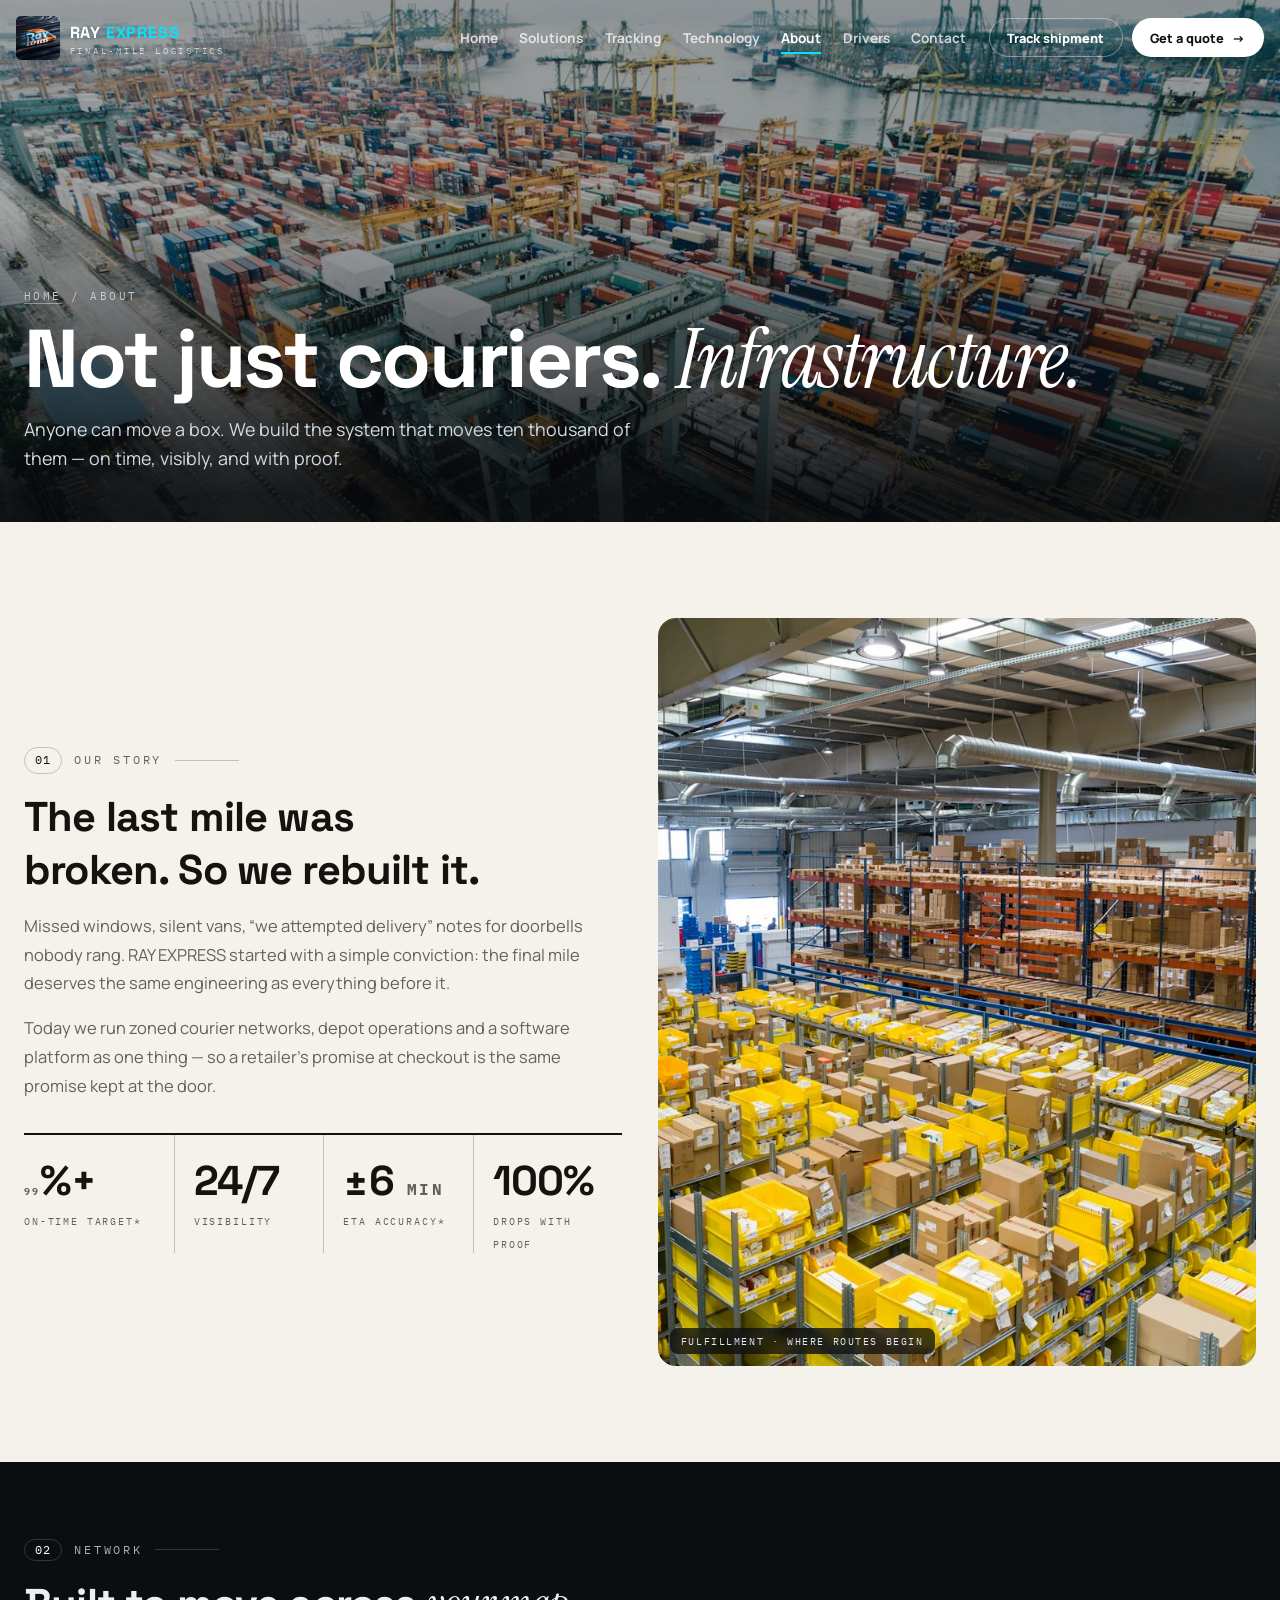
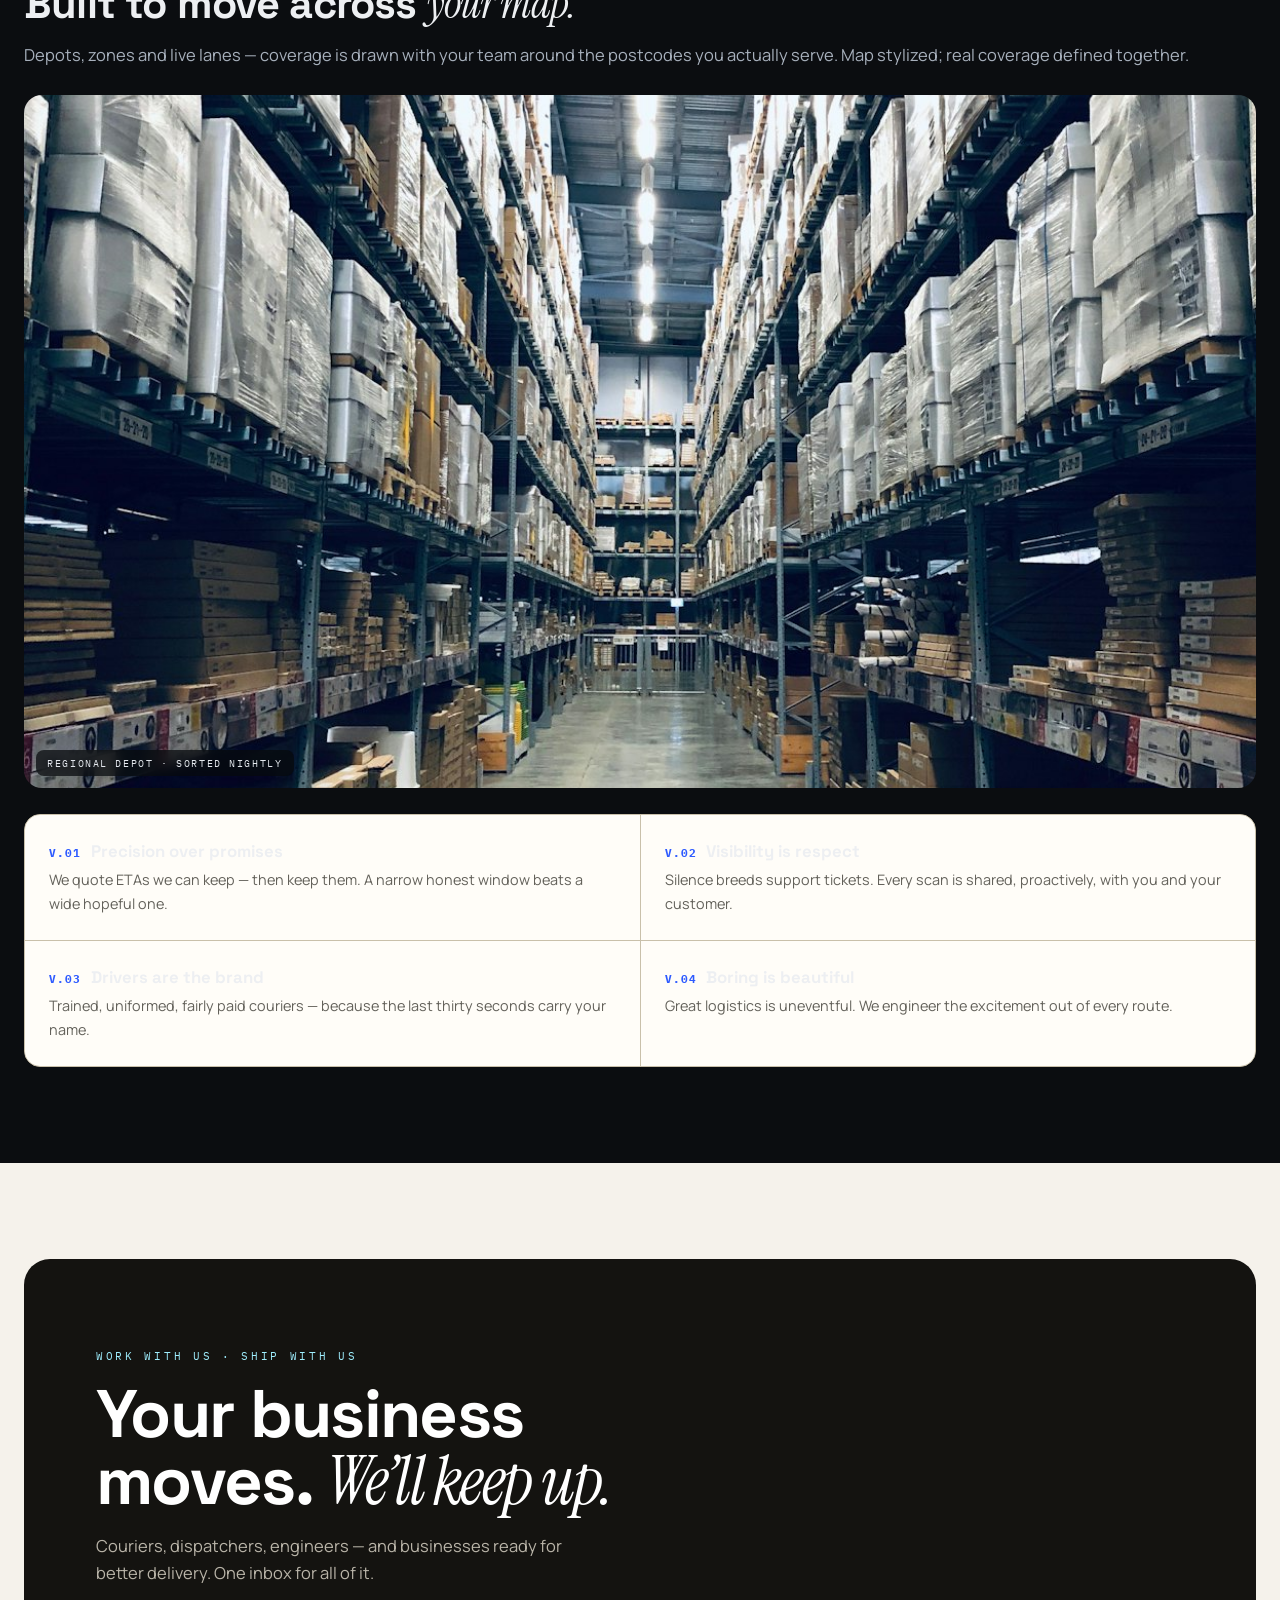
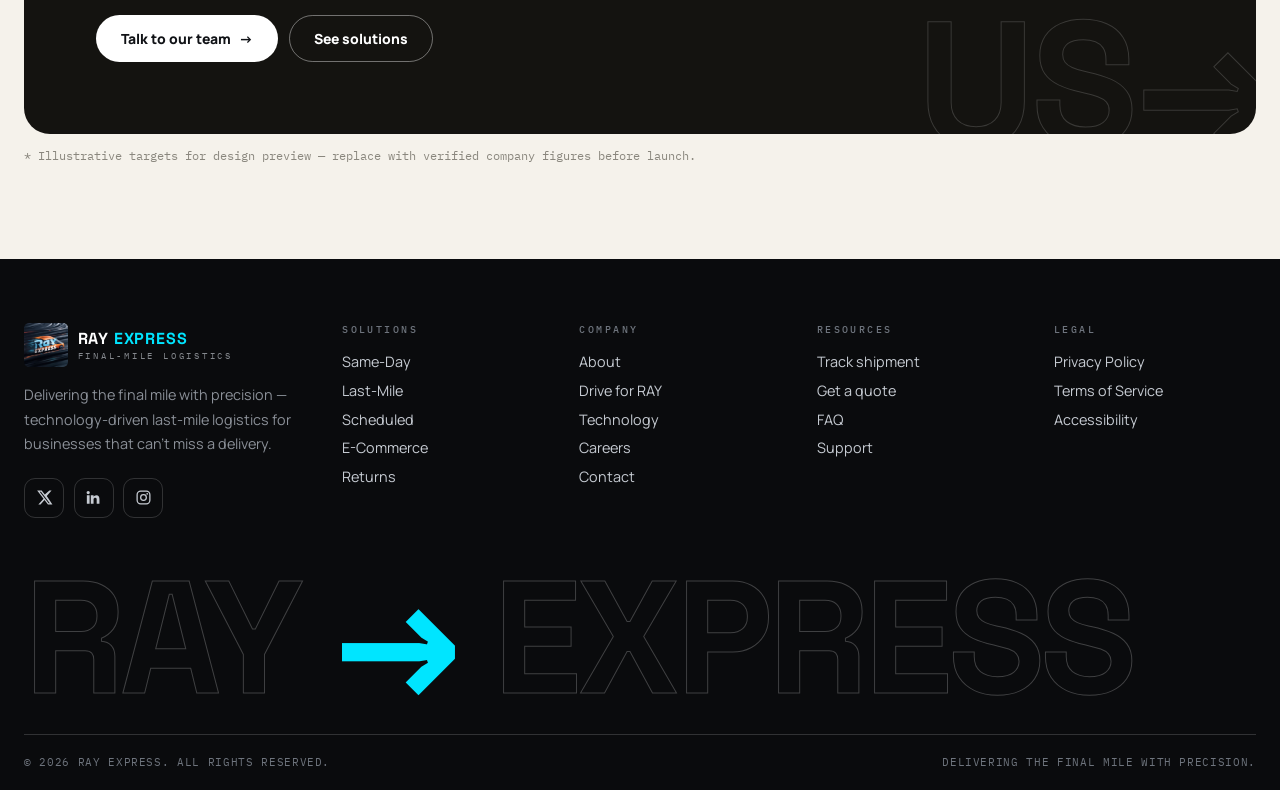
==== about.html @ 4d28da90 "Add Ray Express website with cropped logo" ====
<!DOCTYPE html>
<html lang="en">
<head>
<meta charset="UTF-8">
<meta name="viewport" content="width=device-width, initial-scale=1.0">
<title>About — The Final-Mile Company | RAY EXPRESS</title>
<meta name="description" content="RAY EXPRESS builds final-mile delivery infrastructure for modern business — reliable couriers, honest ETAs and technology on every route.">
<meta name="theme-color" content="#0B0D10">
<link rel="preconnect" href="https://fonts.googleapis.com">
<link rel="preconnect" href="https://fonts.gstatic.com" crossorigin>
<link href="https://fonts.googleapis.com/css2?family=Space+Grotesk:wght@400;500;600;700&family=Instrument+Serif:ital@0;1&family=Manrope:wght@400;500;600;700;800&family=IBM+Plex+Mono:wght@400;500&display=swap" rel="stylesheet">
<link rel="icon" href="data:image/svg+xml,%3Csvg xmlns='http://www.w3.org/2000/svg' viewBox='0 0 32 32'%3E%3Crect width='32' height='32' rx='7' fill='%230B0D10'/%3E%3Cpath d='M7 22 21 8' stroke='%2300E5FF' stroke-width='3.4' stroke-linecap='round'/%3E%3Cpath d='M15 22h9v-9' stroke='%23fff' stroke-width='3' stroke-linecap='round' stroke-linejoin='round' fill='none'/%3E%3C/svg%3E">
<link rel="stylesheet" href="styles.css">
</head>
<body>
<a class="skip" href="#main">Skip to content</a>

<header class="hdr" id="hdr">
  <div class="bar">
    <a class="brand" href="index.html" aria-label="RAY EXPRESS — home">
      <img class="brand-logo" src="assets/ray-express-logo.jpg" alt="" width="44" height="44">
      <span><b>RAY <span>EXPRESS</span></b><small>FINAL-MILE LOGISTICS</small></span>
    </a>
    <nav class="nav" aria-label="Primary">
      <a href="index.html">Home</a>
      <a href="solutions.html">Solutions</a>
      <a href="tracking.html">Tracking</a>
      <a href="technology.html">Technology</a>
      <a href="about.html" aria-current="page">About</a>
      <a href="drivers.html">Drivers</a>
      <a href="contact.html">Contact</a>
    </nav>
    <div class="hdr-cta">
      <a class="btn btn-line btn-sm" href="tracking.html">Track shipment</a>
      <a class="btn btn-light btn-sm" href="contact.html">Get a quote <span class="arr" aria-hidden="true">→</span></a>
    </div>
    <button class="burger" id="burger" aria-expanded="false" aria-controls="mmenu" aria-label="Open menu"><i></i></button>
  </div>
</header>
<div class="mmenu" id="mmenu">
  <nav aria-label="Mobile">
    <a class="mlink" href="index.html">Home</a>
    <a class="mlink" href="solutions.html">Solutions</a>
    <a class="mlink" href="tracking.html">Tracking</a>
    <a class="mlink" href="technology.html">Technology</a>
    <a class="mlink" href="about.html">About</a>
    <a class="mlink" href="drivers.html">Drivers</a>
    <a class="mlink" href="contact.html">Contact</a>
  </nav>
  <div class="row">
    <a class="btn btn-line" href="tracking.html">Track</a>
    <a class="btn btn-light" href="contact.html">Get a quote</a>
  </div>
</div>

<main id="main">
  <section class="phero" aria-labelledby="pg-h">
    <img class="bg" src="assets/port.jpg" alt="Aerial view of a container port — freight on a global scale" fetchpriority="high">
    <div class="scrim" aria-hidden="true"></div>
    <div class="phero-inner">
      <p class="crumb rv"><a href="index.html">HOME</a> / ABOUT</p>
      <h1 id="pg-h" class="rv rv-d1">Not just couriers. <span class="serif-i">Infrastructure.</span></h1>
      <p class="lede rv rv-d2">Anyone can move a box. We build the system that moves ten thousand of them — on time, visibly, and with proof.</p>
    </div>
  </section>

  <section class="sec" aria-labelledby="story-h">
    <div class="wrap split">
      <div class="rv">
        <p class="kicker"><span class="no">01</span> Our story</p>
        <h2 id="story-h" style="font-size:clamp(1.8rem,3.6vw,2.6rem);letter-spacing:-.02em;margin:1rem 0 .8rem">The last mile was broken. So we rebuilt it.</h2>
        <p>Missed windows, silent vans, “we attempted delivery” notes for doorbells nobody rang. RAY EXPRESS started with a simple conviction: the final mile deserves the same engineering as everything before it.</p>
        <p>Today we run zoned courier networks, depot operations and a software platform as one thing — so a retailer’s promise at checkout is the same promise kept at the door.</p>
        <div class="numstrip">
          <div><b><span data-count="99">0</span>%+</b><span>ON-TIME TARGET*</span></div>
          <div><b>24/7</b><span>VISIBILITY</span></div>
          <div><b>±6<span style="font-size:1rem"> MIN</span></b><span>ETA ACCURACY*</span></div>
          <div><b>100%</b><span>DROPS WITH PROOF</span></div>
        </div>
      </div>
      <figure class="ph ph-45 rv rv-d1">
        <img src="assets/fulfillment.jpg" alt="Inside a RAY partner fulfillment center" loading="lazy">
        <figcaption>FULFILLMENT · WHERE ROUTES BEGIN</figcaption>
      </figure>
    </div>
  </section>

  <section class="sec on-dark" style="background:var(--void);padding-top:clamp(3rem,6vw,5rem)" aria-labelledby="net-h">
    <div class="wrap">
      <p class="kicker rv"><span class="no">02</span> Network</p>
      <h2 id="net-h" class="rv rv-d1" style="font-size:clamp(1.8rem,3.6vw,2.6rem);letter-spacing:-.02em;margin:1rem 0 .8rem">Built to move across <span class="serif-i">your map.</span></h2>
      <p class="lede rv rv-d1">Depots, zones and live lanes — coverage is drawn with your team around the postcodes you actually serve. Map stylized; real coverage defined together.</p>
      <figure class="ph ph-169 rv rv-d2" style="margin-top:1.8rem">
        <img src="assets/aisle.jpg" alt="Tall warehouse aisle in a regional distribution depot" loading="lazy">
        <figcaption>REGIONAL DEPOT · SORTED NIGHTLY</figcaption>
      </figure>
      <div class="values">
        <div class="value rv"><b><span>V.01</span>Precision over promises</b><p>We quote ETAs we can keep — then keep them. A narrow honest window beats a wide hopeful one.</p></div>
        <div class="value rv rv-d1"><b><span>V.02</span>Visibility is respect</b><p>Silence breeds support tickets. Every scan is shared, proactively, with you and your customer.</p></div>
        <div class="value rv rv-d1"><b><span>V.03</span>Drivers are the brand</b><p>Trained, uniformed, fairly paid couriers — because the last thirty seconds carry your name.</p></div>
        <div class="value rv rv-d2"><b><span>V.04</span>Boring is beautiful</b><p>Great logistics is uneventful. We engineer the excitement out of every route.</p></div>
      </div>
    </div>
  </section>

  <section class="sec" aria-label="Call to action">
    <div class="wrap">
      <div class="cta-band rv">
        <p class="mono" style="font-size:.7rem;letter-spacing:.24em;color:#9FEFFF">WORK WITH US · SHIP WITH US</p>
        <h2 style="margin-top:1rem">Your business moves. <span class="serif-i">We’ll keep up.</span></h2>
        <p>Couriers, dispatchers, engineers — and businesses ready for better delivery. One inbox for all of it.</p>
        <div class="row">
          <a class="btn btn-light" href="contact.html">Talk to our team <span class="arr" aria-hidden="true">→</span></a>
          <a class="btn btn-line" href="solutions.html" style="border-color:rgba(255,255,255,.4)">See solutions</a>
        </div>
        <div class="giant" aria-hidden="true">US→</div>
      </div>
      <p class="fine">* Illustrative targets for design preview — replace with verified company figures before launch.</p>
    </div>
  </section>
</main>

<footer aria-label="Footer">
  <div class="wrap">
    <div class="f-grid">
      <div class="f-brand">
        <a class="brand" href="index.html" aria-label="RAY EXPRESS — home">
          <img class="brand-logo" src="assets/ray-express-logo.jpg" alt="" width="44" height="44">
          <span><b style="color:#fff">RAY <span>EXPRESS</span></b><small>FINAL-MILE LOGISTICS</small></span>
        </a>
        <p>Delivering the final mile with precision — technology-driven last-mile logistics for businesses that can’t miss a delivery.</p>
        <div class="socials">
          <a href="#" aria-label="RAY EXPRESS on X"><svg width="17" height="17" viewBox="0 0 24 24" fill="currentColor"><path d="M18.9 2H22l-6.8 7.8L23.2 22h-6.3l-4.9-6.4L6.4 22H3.3l7.3-8.3L1.6 2H8l4.4 5.9L18.9 2Zm-1.1 18h1.7L7 3.9H5.2L17.8 20Z"/></svg></a>
          <a href="#" aria-label="RAY EXPRESS on LinkedIn"><svg width="17" height="17" viewBox="0 0 24 24" fill="currentColor"><path d="M6.5 8.8v12H2.6v-12h3.9ZM4.5 2.7a2.3 2.3 0 1 1 0 4.6 2.3 2.3 0 0 1 0-4.6Zm7.6 8.2c.6-1 1.9-2.1 4-2.1 2.9 0 4.3 1.9 4.3 5.4v6.6h-3.9v-6c0-1.5-.5-2.5-1.9-2.5-1.4 0-2.2 1-2.5 1.9v6.6H8.2v-12h3.9v2.1Z"/></svg></a>
          <a href="#" aria-label="RAY EXPRESS on Instagram"><svg width="17" height="17" viewBox="0 0 24 24" fill="none" stroke="currentColor" stroke-width="1.8"><rect x="3" y="3" width="18" height="18" rx="5"/><circle cx="12" cy="12" r="4"/><circle cx="17.2" cy="6.8" r="1.2" fill="currentColor" stroke="none"/></svg></a>
        </div>
      </div>
      <nav class="f-col" aria-label="Solutions"><h3>SOLUTIONS</h3><ul>
        <li><a href="solutions.html#same-day">Same-Day</a></li><li><a href="solutions.html#last-mile">Last-Mile</a></li><li><a href="solutions.html#scheduled">Scheduled</a></li><li><a href="solutions.html#ecommerce">E-Commerce</a></li><li><a href="solutions.html#returns">Returns</a></li></ul></nav>
      <nav class="f-col" aria-label="Company"><h3>COMPANY</h3><ul>
        <li><a href="about.html">About</a></li><li><a href="drivers.html">Drive for RAY</a></li><li><a href="technology.html">Technology</a></li><li><a href="contact.html">Careers</a></li><li><a href="contact.html">Contact</a></li></ul></nav>
      <nav class="f-col" aria-label="Resources"><h3>RESOURCES</h3><ul>
        <li><a href="tracking.html">Track shipment</a></li><li><a href="contact.html">Get a quote</a></li><li><a href="tracking.html#faq">FAQ</a></li><li><a href="contact.html">Support</a></li></ul></nav>
      <nav class="f-col" aria-label="Legal"><h3>LEGAL</h3><ul>
        <li><a href="#">Privacy Policy</a></li><li><a href="#">Terms of Service</a></li><li><a href="#">Accessibility</a></li></ul></nav>
    </div>
    <div class="f-word" aria-hidden="true">RAY <span>→</span> EXPRESS</div>
    <div class="f-bottom"><span>© <span data-year>2026</span> RAY EXPRESS. ALL RIGHTS RESERVED.</span><span>DELIVERING THE FINAL MILE WITH PRECISION.</span></div>
  </div>
</footer>

<div class="sticky-cta" id="stickyCta">
  <a class="btn btn-line" href="tracking.html" style="border-color:rgba(255,255,255,.35);color:#fff">Track</a>
  <a class="btn btn-light" href="contact.html">Get a quote</a>
</div>

<script src="app.js" defer></script>
</body>
</html>
---- styles.css ----
/* RAY EXPRESS v2 — photo-led editorial system.
   Warm paper, ink, one cyan accent used sparingly.
   Display: Space Grotesk · Accent: Instrument Serif italic
   Body: Manrope · Labels: IBM Plex Mono */
*,*::before,*::after{box-sizing:border-box;margin:0;padding:0}
:root{
  --paper:#F5F2EB; --paper2:#EAE4D6; --card:#FFFDF8;
  --ink:#141310; --ink2:#1D1C18; --muted:#63615A; --faint:#8A877E;
  --line:#DCD4C2; --line2:#C9C0AA;
  --void:#0B0D10; --void2:#12151A; --dline:rgba(255,255,255,.16);
  --ray:#00E5FF; --deep:#2E5BFF; --ok:#1F9D55;
  --fd:"Space Grotesk","Manrope",system-ui,sans-serif;
  --fs:"Instrument Serif",Georgia,serif;
  --fb:"Manrope",system-ui,-apple-system,"Segoe UI",sans-serif;
  --fm:"IBM Plex Mono",ui-monospace,Menlo,monospace;
  --max:1240px; --hdr:76px; --rad:18px;
  --ease:cubic-bezier(.22,.9,.28,1);
}
html{scroll-behavior:smooth;scroll-padding-top:calc(var(--hdr) + 14px)}
body{font-family:var(--fb);background:var(--paper);color:var(--ink);
  -webkit-font-smoothing:antialiased;overflow-x:hidden;font-size:16.5px}
::selection{background:var(--ink);color:var(--paper)}
img{display:block;max-width:100%}
a{color:inherit}
button{font:inherit;cursor:pointer}
:focus-visible{outline:2px solid var(--deep);outline-offset:3px;border-radius:4px}
.skip{position:absolute;left:-999px;top:0;background:var(--ink);color:#fff;font-weight:700;padding:.7rem 1.1rem;z-index:300}
.skip:focus{left:0}
.wrap{width:min(var(--max),100% - 3rem);margin-inline:auto}
.mono{font-family:var(--fm)}
.serif-i{font-family:var(--fs);font-style:italic;font-weight:400}
/* kickers */
.kicker{font-family:var(--fm);font-size:.72rem;letter-spacing:.24em;text-transform:uppercase;
  display:flex;align-items:center;gap:.8rem;color:var(--muted)}
.kicker::after{content:"";height:1px;width:64px;background:var(--line2)}
.kicker .no{color:var(--ink);border:1px solid var(--line2);border-radius:99px;padding:.15rem .6rem;letter-spacing:.1em}
.on-dark .kicker{color:#A7B0BC}.on-dark .kicker::after{background:var(--dline)}
.on-dark .kicker .no{color:#fff;border-color:var(--dline)}
h1,h2,h3{font-family:var(--fd);text-wrap:balance}
.sec{padding:clamp(4rem,7.5vw,7rem) 0}
.sec-head{max-width:62rem;margin-bottom:clamp(2rem,4vw,3.2rem)}
.sec-head h2{font-size:clamp(2rem,4.4vw,3.4rem);line-height:1.02;letter-spacing:-.025em;margin:1rem 0 .8rem}
.sec-head p.lede{color:var(--muted);font-size:clamp(1rem,1.4vw,1.15rem);line-height:1.65;max-width:44rem}
.on-dark{color:#EDEFF2}.on-dark .lede{color:#A7B0BC}
/* reveal */
.rv{opacity:0;transform:translateY(24px);transition:opacity .7s var(--ease),transform .7s var(--ease)}
.rv.in{opacity:1;transform:none}
.rv-d1{transition-delay:.08s}.rv-d2{transition-delay:.16s}.rv-d3{transition-delay:.24s}
/* ============ HEADER ============ */
.hdr{position:fixed;inset:0 0 auto 0;z-index:120;height:var(--hdr);display:flex;align-items:center;
  color:#fff;transition:background .3s,color .3s,border-color .3s,height .3s var(--ease);border-bottom:1px solid transparent}
.hdr.solid{background:rgba(245,242,235,.9);backdrop-filter:blur(14px);-webkit-backdrop-filter:blur(14px);
  color:var(--ink);border-bottom-color:var(--line);height:64px}
.hdr .bar{width:min(1360px,100% - 2rem);margin-inline:auto;display:flex;align-items:center;gap:1.4rem}
.brand{display:flex;align-items:center;gap:.6rem;text-decoration:none;margin-right:auto}
.brand-logo{width:44px;height:44px;object-fit:cover;border-radius:5px;flex:none}
.brand b{font-family:var(--fd);font-weight:700;letter-spacing:.05em;font-size:1rem;line-height:1}
.brand b span{color:var(--ray)}
.hdr.solid .brand b span{color:var(--deep)}
.brand small{display:block;font-family:var(--fm);font-size:.54rem;letter-spacing:.32em;opacity:.65;margin-top:2px}
.nav{display:flex;gap:1.35rem}
.nav a{text-decoration:none;font-size:.85rem;font-weight:700;opacity:.75;padding:.35rem 0;position:relative;transition:opacity .25s}
.nav a:hover{opacity:1}
.nav a[aria-current="page"]{opacity:1}
.nav a[aria-current="page"]::after{content:"";position:absolute;left:0;right:0;bottom:-2px;height:2px;background:var(--ray)}
.hdr.solid .nav a[aria-current="page"]::after{background:var(--deep)}
.btn{display:inline-flex;align-items:center;gap:.5rem;text-decoration:none;font-weight:800;font-size:.87rem;
  padding:.82rem 1.5rem;border-radius:999px;border:1px solid transparent;white-space:nowrap;
  transition:transform .25s var(--ease),background .25s,color .25s,border-color .25s}
.btn:active{transform:scale(.98)}
.btn .arr{transition:transform .25s var(--ease)}
.btn:hover .arr{transform:translateX(4px)}
.btn-light{background:#fff;color:#101216}
.btn-light:hover{transform:translateY(-2px)}
.btn-ink{background:var(--ink);color:#fff}
.btn-ink:hover{transform:translateY(-2px);background:#000}
.btn-line{border-color:currentColor;background:transparent}
.btn-line:hover{background:rgba(127,127,127,.14)}
.btn-sm{padding:.62rem 1.1rem;font-size:.8rem}
.hdr-cta{display:flex;gap:.55rem;align-items:center}
.hdr .btn-line{border-color:rgba(255,255,255,.4)}
.hdr.solid .btn-line{border-color:var(--line2)}
.burger{display:none;background:none;border:1px solid currentColor;border-radius:10px;width:44px;height:44px;opacity:.9}
.burger i,.burger i::before,.burger i::after{content:"";display:block;width:20px;height:2px;background:currentColor;margin-inline:auto;transition:.3s var(--ease)}
.burger i::before{transform:translateY(-6px)}.burger i::after{transform:translateY(4px)}
.burger[aria-expanded="true"] i{background:transparent}
.burger[aria-expanded="true"] i::before{transform:rotate(45deg)}
.burger[aria-expanded="true"] i::after{transform:translateY(-2px) rotate(-45deg)}
.mmenu{display:none}
/* ============ HERO (home) ============ */
.hero{position:relative;min-height:100svh;display:flex;align-items:flex-end;color:#fff;overflow:hidden;background:var(--void)}
.hero img.bg{position:absolute;inset:0;width:100%;height:100%;object-fit:cover}
.hero .scrim{position:absolute;inset:0;background:linear-gradient(to top,rgba(5,7,10,.88) 8%,rgba(5,7,10,.35) 45%,rgba(5,7,10,.25) 100%)}
.hero-inner{position:relative;width:min(1360px,100% - 2rem);margin-inline:auto;padding:calc(var(--hdr) + 3rem) 0 0}
.hero h1{font-size:clamp(3rem,8.5vw,7.2rem);line-height:.95;letter-spacing:-.03em;font-weight:700;max-width:14ch}
.hero h1 .serif-i{letter-spacing:-.01em}
.hero-sub{margin-top:1.2rem;max-width:36rem;color:#D5DBE2;font-size:clamp(1rem,1.5vw,1.18rem);line-height:1.6}
.hero-ctas{display:flex;flex-wrap:wrap;gap:.7rem;margin-top:1.7rem}
.hero-meta{display:flex;flex-wrap:wrap;gap:0;margin-top:3rem;border-top:1px solid rgba(255,255,255,.22)}
.hstat{flex:1 1 160px;padding:1.2rem 1.4rem 1.6rem;border-left:1px solid rgba(255,255,255,.22)}
.hstat:first-child{border-left:none;padding-left:0}
.hstat b{font-family:var(--fd);font-size:clamp(1.6rem,2.6vw,2.3rem);display:block;letter-spacing:-.02em}
.hstat span{font-family:var(--fm);font-size:.64rem;letter-spacing:.2em;color:#B9C1CC}
/* ============ PAGE HERO (subpages) ============ */
.phero{position:relative;color:#fff;background:var(--void);overflow:hidden;display:flex;align-items:flex-end;min-height:58svh}
.phero img.bg{position:absolute;inset:0;width:100%;height:112%;object-fit:cover}
.phero .scrim{position:absolute;inset:0;background:linear-gradient(to top,rgba(5,7,10,.9) 5%,rgba(5,7,10,.3) 60%,rgba(5,7,10,.35))}
.phero-inner{position:relative;width:min(var(--max),100% - 3rem);margin-inline:auto;padding:calc(var(--hdr) + 3.5rem) 0 3rem}
.crumb{font-family:var(--fm);font-size:.7rem;letter-spacing:.22em;color:#C7CED8}
.crumb a{text-decoration:none;border-bottom:1px solid rgba(255,255,255,.4)}
.phero h1{font-size:clamp(2.6rem,6.4vw,5.2rem);line-height:.98;letter-spacing:-.03em;margin:1rem 0}
.phero .lede{color:#D5DBE2;max-width:38rem;line-height:1.65;font-size:clamp(1rem,1.4vw,1.15rem)}
/* ============ MARQUEE ============ */
.marq{border-block:1px solid var(--line);background:var(--card);overflow:hidden;padding:1rem 0}
.mq-track{display:flex;gap:3.5rem;width:max-content;animation:mq 30s linear infinite}
.mq-track span{font-family:var(--fm);font-size:.74rem;letter-spacing:.3em;color:var(--faint);white-space:nowrap;display:flex;align-items:center;gap:3.5rem}
.mq-track span::after{content:"◆";font-size:.55rem;color:var(--line2)}
@keyframes mq{to{transform:translateX(-50%)}}
/* ============ PHOTOS ============ */
figure.ph{position:relative;overflow:hidden;border-radius:var(--rad);background:var(--paper2)}
figure.ph img{width:100%;height:100%;object-fit:cover;transition:transform .8s var(--ease)}
figure.ph:hover img{transform:scale(1.03)}
figure.ph figcaption{position:absolute;left:12px;bottom:12px;font-family:var(--fm);font-size:.62rem;letter-spacing:.16em;
  background:rgba(8,10,13,.72);color:#E4E8EE;padding:.4rem .7rem;border-radius:8px;backdrop-filter:blur(6px)}
.ph-43{aspect-ratio:4/3}.ph-169{aspect-ratio:16/9}.ph-45{aspect-ratio:4/5}.ph-11{aspect-ratio:1/1}.ph-32{aspect-ratio:3/2}
/* ============ HOME: intro ============ */
.intro-grid{display:grid;gap:2.5rem;align-items:start}
.intro-big{font-family:var(--fd);font-size:clamp(1.6rem,3.2vw,2.6rem);line-height:1.25;letter-spacing:-.02em;max-width:60rem}
.intro-big .serif-i{font-size:1.08em}
.intro-cols{display:grid;gap:1.6rem;margin-top:1.8rem}
.intro-cols p{color:var(--muted);line-height:1.75}
.tick-chips{display:flex;flex-wrap:wrap;gap:.5rem;margin-top:1.4rem}
.tick-chips li{list-style:none;font-family:var(--fm);font-size:.7rem;letter-spacing:.1em;border:1px solid var(--line2);
  border-radius:99px;padding:.45rem .9rem;background:var(--card)}
/* ============ HOME: solutions preview ============ */
.solfeat{display:grid;gap:1.2rem}
.solbig{position:relative;border-radius:20px;overflow:hidden;min-height:420px;display:flex;align-items:flex-end;color:#fff;text-decoration:none;background:var(--void)}
.solbig img{position:absolute;inset:0;width:100%;height:100%;object-fit:cover;transition:transform .8s var(--ease)}
.solbig:hover img{transform:scale(1.04)}
.solbig .shade{position:absolute;inset:0;background:linear-gradient(to top,rgba(5,7,10,.85),transparent 60%)}
.solbig .txt{position:relative;padding:1.8rem}
.solbig .txt h3{font-size:clamp(1.6rem,3vw,2.4rem);letter-spacing:-.02em}
.solbig .txt p{color:#D5DBE2;margin-top:.4rem;max-width:30rem;line-height:1.6}
.sollist{border-top:1px solid var(--line2)}
.sollist a{display:grid;grid-template-columns:64px 1fr auto;gap:1rem;align-items:center;padding:1.15rem .2rem;
  border-bottom:1px solid var(--line2);text-decoration:none;transition:background .25s,padding .25s var(--ease)}
.sollist a:hover{background:var(--card);padding-left:.8rem}
.sollist .n{font-family:var(--fm);font-size:.72rem;color:var(--faint)}
.sollist b{font-family:var(--fd);font-size:clamp(1.05rem,2vw,1.4rem);letter-spacing:-.01em;display:block}
.sollist small{color:var(--muted);font-size:.88rem}
.sollist .thumb{width:92px;height:64px;border-radius:10px;object-fit:cover}
/* ============ PHOTO BAND ============ */
.band{position:relative;color:#fff;overflow:hidden;background:var(--void)}
.band img{position:absolute;inset:0;width:100%;height:100%;object-fit:cover}
.band .shade{position:absolute;inset:0;background:linear-gradient(100deg,rgba(5,7,10,.88) 20%,rgba(5,7,10,.35))}
.band-inner{position:relative;padding:clamp(4.5rem,9vw,8rem) 0;max-width:46rem}
.band-inner h2{font-size:clamp(2.2rem,5vw,4rem);line-height:1;letter-spacing:-.025em}
/* ============ STEPS ============ */
.steps{list-style:none;display:grid;gap:2rem;margin-top:1rem}
.step{border-top:2px solid var(--ink);padding-top:1.1rem;position:relative}
.step .sn{font-family:var(--fs);font-style:italic;font-size:2.6rem;line-height:1;color:var(--faint)}
.step h3{font-size:1.15rem;letter-spacing:.04em;text-transform:uppercase;margin:.6rem 0 .4rem}
.step h3 span{font-family:var(--fm);font-size:.68rem;letter-spacing:.22em;color:var(--deep);display:block;margin-bottom:.3rem}
.step p{color:var(--muted);line-height:1.65;font-size:.95rem}
/* ============ DARK PANEL / DASH ============ */
.dark{background:var(--void);border-radius:26px;color:#EDEFF2;padding:clamp(1.6rem,4vw,3rem);position:relative;overflow:hidden}
.dash{border:1px solid var(--dline);border-radius:16px;background:#0E131B;overflow:hidden;margin-top:1.6rem}
.dash-bar{display:flex;align-items:center;gap:.5rem;padding:.8rem 1.1rem;border-bottom:1px solid var(--dline);
  font-family:var(--fm);font-size:.66rem;letter-spacing:.14em;color:#8B94A3}
.dash-bar .d{width:10px;height:10px;border-radius:50%}
.dash-bar .live{margin-left:auto;color:#3DDC84;display:flex;align-items:center;gap:.4rem}
.dash-bar .live i{width:7px;height:7px;border-radius:50%;background:currentColor;animation:blink 1.4s infinite}
@keyframes blink{50%{opacity:.3}}
.dash-kpis{display:grid;grid-template-columns:repeat(2,1fr)}
.kpi{padding:1rem 1.2rem;border-bottom:1px solid var(--dline)}
.kpi:nth-child(odd){border-right:1px solid var(--dline)}
.kpi span{font-family:var(--fm);font-size:.58rem;letter-spacing:.2em;color:#8B94A3}
.kpi b{font-family:var(--fd);font-size:1.6rem;display:block;margin-top:.15rem}
.kpi b small{font-size:.8rem;color:var(--ray)}
.kpi.up b{color:#3DDC84}
.drow{display:grid;grid-template-columns:1fr auto;gap:.3rem .8rem;padding:.7rem 1.2rem;border-bottom:1px solid rgba(255,255,255,.06);font-size:.84rem;align-items:center}
.drow:last-child{border-bottom:none}
.drow .mono{font-size:.7rem;color:#8B94A3}
.st{font-family:var(--fm);font-size:.6rem;letter-spacing:.1em;padding:.3rem .65rem;border-radius:99px;border:1px solid;white-space:nowrap}
.st.g{color:#3DDC84;border-color:rgba(61,220,132,.4)}
.st.b{color:var(--ray);border-color:rgba(0,229,255,.4)}
.st.a{color:#FFB224;border-color:rgba(255,178,36,.4)}
.featrows{margin-top:1.8rem;border-top:1px solid var(--dline)}
.feat{display:grid;grid-template-columns:1fr;gap:.3rem;padding:1.1rem .2rem;border-bottom:1px solid var(--dline)}
.feat h3{font-size:1.02rem}
.feat h3 span{font-family:var(--fm);font-size:.66rem;color:var(--ray);letter-spacing:.14em;margin-right:.7rem}
.feat p{color:#A7B0BC;font-size:.9rem;line-height:1.6}
.api{margin-top:1.4rem;border:1px solid var(--dline);border-radius:12px;background:#05080C;padding:1.1rem 1.2rem;
  font-family:var(--fm);font-size:.76rem;line-height:1.8;color:#B9C3D3;overflow-x:auto}
.api .c{color:#5C6575}.api .k{color:var(--ray)}.api .s{color:#9CE86B}
/* ============ SOLUTIONS PAGE ============ */
.svc{display:grid;gap:1.8rem;padding:clamp(2rem,4vw,3.5rem) 0;border-top:1px solid var(--line2);align-items:start}
.svc:first-of-type{border-top:none}
.svc .n{font-family:var(--fs);font-style:italic;font-size:clamp(3rem,6vw,4.6rem);color:var(--line2);line-height:1}
.svc h2{font-size:clamp(1.7rem,3.4vw,2.6rem);letter-spacing:-.02em;margin:.6rem 0 .7rem}
.svc .meta{display:flex;flex-wrap:wrap;gap:.5rem;margin:.9rem 0 1.2rem}
.svc .meta li{list-style:none;font-family:var(--fm);font-size:.66rem;letter-spacing:.12em;background:var(--ink);color:#fff;border-radius:99px;padding:.4rem .85rem}
.svc p{color:var(--muted);line-height:1.75;max-width:36rem}
.svc ul.points{list-style:none;margin-top:1.1rem;display:grid;gap:.55rem}
.svc ul.points li{display:flex;gap:.6rem;font-size:.93rem;font-weight:600}
.svc ul.points li::before{content:"→";color:var(--deep);font-weight:800}
/* ============ TRACKING ============ */
.trackshell{display:grid;gap:1.6rem;align-items:start}
.track-card{background:var(--void);color:#EDEFF2;border-radius:20px;padding:clamp(1.5rem,3.6vw,2.6rem)}
.track-card h2{font-size:clamp(1.6rem,3vw,2.3rem);letter-spacing:-.02em}
.track-form{display:flex;flex-direction:column;gap:.7rem;margin-top:1.3rem}
.track-input{display:flex;flex-direction:column;gap:.7rem}
.track-input label{position:absolute;width:1px;height:1px;overflow:hidden;clip:rect(0 0 0 0)}
.track-input input{flex:1;background:rgba(255,255,255,.07);border:1px solid var(--dline);border-radius:12px;
  padding:1rem 1.2rem;color:#fff;font-family:var(--fm);font-size:1rem;letter-spacing:.05em}
.track-input input::placeholder{color:#7C8698}
.track-input input:focus{outline:none;border-color:var(--ray)}
.chips{display:flex;flex-wrap:wrap;gap:.5rem;margin-top:.9rem;align-items:center}
.chips span{font-family:var(--fm);font-size:.64rem;letter-spacing:.16em;color:#8B94A3}
.chip{background:rgba(255,255,255,.07);border:1px solid var(--dline);color:#C6CEDA;border-radius:99px;
  font-family:var(--fm);font-size:.72rem;padding:.42rem .8rem;transition:.25s}
.chip:hover{border-color:var(--ray);color:var(--ray)}
.t-result{margin-top:1.5rem;border:1px solid var(--dline);border-radius:14px;background:rgba(255,255,255,.03);padding:1.3rem;display:none}
.t-result.show{display:block;animation:pop .45s var(--ease)}
@keyframes pop{from{opacity:0;transform:translateY(12px)}}
.t-top{display:grid;gap:1rem;grid-template-columns:1fr 1fr}
.t-top .k{font-family:var(--fm);font-size:.6rem;letter-spacing:.2em;color:#8B94A3;text-transform:uppercase}
.t-top .v{font-weight:700;margin-top:.25rem}
.t-top .v.mono{font-size:.9rem;font-weight:500}
.pill{display:inline-flex;align-items:center;gap:.45rem;font-size:.76rem;font-weight:800;padding:.4rem .8rem;border-radius:99px;
  background:rgba(61,220,132,.12);color:#3DDC84;border:1px solid rgba(61,220,132,.35)}
.pill i{width:7px;height:7px;border-radius:50%;background:currentColor;animation:blink 1.4s infinite}
.tline{list-style:none;margin-top:1.4rem}
.tline li{display:grid;grid-template-columns:28px 1fr;gap:.9rem;position:relative;padding-bottom:1.25rem}
.tline li:last-child{padding-bottom:0}
.tline .pt{width:15px;height:15px;border-radius:50%;border:2px solid #3A4356;margin:4px 0 0 6px;background:var(--void);position:relative;z-index:1}
.tline li.done .pt{border-color:var(--ray);background:var(--ray)}
.tline li.now .pt{border-color:var(--ray);background:var(--void)}
.tline li.now .pt::after{content:"";position:absolute;inset:2px;border-radius:50%;background:var(--ray);animation:blink 1.2s infinite}
.tline li::before{content:"";position:absolute;left:13px;top:24px;bottom:0;width:2px;background:#232C3F}
.tline li.done::before{background:var(--ray)}
.tline li:last-child::before{display:none}
.tline b{font-size:.93rem}
.tline time{font-family:var(--fm);font-size:.7rem;color:#8B94A3;display:block;margin-top:.15rem}
.fine{font-size:.74rem;color:var(--faint);margin-top:.9rem;font-family:var(--fm)}
.t-result .fine{color:#8B94A3}
/* faq */
.faq{border-top:1px solid var(--line2);margin-top:1rem}
.faq details{border-bottom:1px solid var(--line2);padding:1.1rem .2rem}
.faq summary{cursor:pointer;font-weight:800;font-size:1rem;list-style:none;display:flex;justify-content:space-between;gap:1rem;align-items:center}
.faq summary::-webkit-details-marker{display:none}
.faq summary::after{content:"+";font-family:var(--fd);font-size:1.3rem;color:var(--deep)}
.faq details[open] summary::after{content:"–"}
.faq details p{color:var(--muted);margin-top:.6rem;line-height:1.7;max-width:44rem}
/* ============ QUOTES ============ */
.big-quote{font-family:var(--fd);font-size:clamp(1.5rem,3.2vw,2.4rem);line-height:1.3;letter-spacing:-.02em;font-weight:500;max-width:56rem}
.big-quote .serif-i{font-size:1.06em}
.qwho{margin-top:1.1rem;font-family:var(--fm);font-size:.7rem;letter-spacing:.2em;color:var(--muted);display:flex;align-items:center;gap:.8rem}
.qwho::before{content:"";width:34px;height:1px;background:var(--line2)}
.qgrid{display:grid;gap:1rem;margin-top:2rem}
.qcard{background:var(--card);border:1px solid var(--line);border-radius:14px;padding:1.4rem}
.qcard p{line-height:1.7}
.qcard .person{display:flex;gap:.8rem;align-items:center;margin-top:1.1rem}
.avatar{width:42px;height:42px;border-radius:50%;background:var(--ink);color:#fff;display:grid;place-items:center;
  font-family:var(--fd);font-weight:700;font-size:.85rem;flex:none}
.qcard .person b{display:block;font-size:.88rem}
.qcard .person span{font-family:var(--fm);font-size:.64rem;letter-spacing:.14em;color:var(--faint)}
/* ============ CTA BAND ============ */
.cta-band{background:var(--ink);color:#fff;border-radius:26px;padding:clamp(2.5rem,6vw,4.5rem);position:relative;overflow:hidden}
.cta-band h2{font-size:clamp(2.2rem,5.4vw,4.2rem);line-height:1;letter-spacing:-.025em;max-width:16ch}
.cta-band p{color:#B9B4A8;margin-top:1rem;max-width:32rem;line-height:1.65}
.cta-band .row{display:flex;flex-wrap:wrap;gap:.7rem;margin-top:1.8rem}
.cta-band .giant{position:absolute;right:-1rem;bottom:-2.4rem;font-family:var(--fd);font-weight:700;font-size:clamp(5rem,14vw,11rem);
  color:transparent;-webkit-text-stroke:1px rgba(255,255,255,.16);letter-spacing:-.02em;pointer-events:none;line-height:1}
/* ============ CONTACT ============ */
.ct-grid{display:grid;gap:1.6rem;align-items:start}
.form-card{background:var(--card);border:1px solid var(--line);border-radius:20px;padding:clamp(1.4rem,3.4vw,2.4rem)}
form.qf{display:grid;gap:1rem}
.field{display:grid;gap:.4rem}
.field label{font-size:.78rem;font-weight:800}
.field label small{color:var(--muted);font-weight:600}
.field input,.field select,.field textarea{border:1.5px solid var(--line);border-radius:11px;padding:.85rem 1rem;font:inherit;
  font-size:.93rem;background:#fff;width:100%;transition:border-color .25s,box-shadow .25s}
.field input:focus,.field select:focus,.field textarea:focus{outline:none;border-color:var(--deep);box-shadow:0 0 0 3px rgba(46,91,255,.13)}
.field textarea{min-height:110px;resize:vertical}
.f2{display:grid;gap:1rem;grid-template-columns:1fr}
.form-ok{display:none;border:1px solid rgba(31,157,85,.4);background:rgba(31,157,85,.08);border-radius:12px;padding:1rem 1.2rem;font-weight:600}
.form-ok.show{display:block}
.side{background:var(--void);color:#EDEFF2;border-radius:20px;padding:clamp(1.4rem,3.4vw,2.2rem)}
.side h3{font-size:1.25rem}
.c-lines{list-style:none;margin-top:1.2rem;display:grid;gap:1.1rem}
.c-lines li{display:grid;grid-template-columns:1fr;gap:.2rem;border-top:1px solid var(--dline);padding-top:1rem}
.c-lines .k{font-family:var(--fm);font-size:.62rem;letter-spacing:.2em;color:#8B94A3}
.c-lines .v{font-weight:700}
.c-lines .v.mono{font-weight:500;font-size:.85rem;color:#C6CEDA}
/* ============ ABOUT extras ============ */
.split{display:grid;gap:2.2rem;align-items:center}
.split p{color:var(--muted);line-height:1.75;margin-top:1rem}
.numstrip{display:grid;grid-template-columns:repeat(2,1fr);border-top:2px solid var(--ink);margin-top:2rem}
.numstrip div{padding:1.2rem 1rem 0 0;border-left:1px solid var(--line2);padding-left:1.2rem}
.numstrip div:first-child{border-left:none;padding-left:0}
.numstrip b{font-family:var(--fd);font-size:clamp(1.8rem,3.4vw,2.6rem);display:block;letter-spacing:-.02em}
.numstrip span{font-family:var(--fm);font-size:.64rem;letter-spacing:.18em;color:var(--muted)}
.values{display:grid;gap:1px;background:var(--line2);border:1px solid var(--line2);border-radius:16px;overflow:hidden;margin-top:1.6rem}
.value{background:var(--card);padding:1.5rem}
.value b{font-family:var(--fd);font-size:1.05rem}
.value b span{font-family:var(--fm);font-size:.66rem;color:var(--deep);margin-right:.6rem;letter-spacing:.1em}
.value p{color:var(--muted);font-size:.9rem;margin-top:.4rem;line-height:1.65}
/* ============ FOOTER ============ */
footer{background:#0A0B0D;color:#C6CBD2;padding:4rem 0 0;font-size:.9rem;overflow:hidden}
.f-grid{display:grid;gap:2.2rem}
.f-brand p{color:#8B9098;line-height:1.7;margin-top:1rem;max-width:22rem}
.f-col h3{font-family:var(--fm);font-size:.64rem;letter-spacing:.24em;color:#6E747D;font-weight:500;margin-bottom:1rem}
.f-col ul{list-style:none;display:grid;gap:.6rem}
.f-col a{text-decoration:none;color:#C6CBD2;transition:.25s}
.f-col a:hover{color:var(--ray);padding-left:4px}
.socials{display:flex;gap:.6rem;margin-top:1.3rem}
.socials a{width:40px;height:40px;border:1px solid var(--dline);border-radius:11px;display:grid;place-items:center;transition:.25s}
.socials a:hover{border-color:var(--ray);color:var(--ray);transform:translateY(-2px)}
.f-word{font-family:var(--fd);font-weight:700;font-size:clamp(3.4rem,12.5vw,11.5rem);line-height:.9;letter-spacing:-.03em;
  color:transparent;-webkit-text-stroke:1px rgba(255,255,255,.22);white-space:nowrap;margin-top:3rem;user-select:none}
.f-word span{-webkit-text-stroke:0;color:var(--ray)}
.f-bottom{border-top:1px solid var(--dline);margin-top:1.5rem;padding:1.3rem 0;display:flex;flex-wrap:wrap;gap:.6rem 1.4rem;
  justify-content:space-between;font-family:var(--fm);font-size:.68rem;letter-spacing:.06em;color:#6E747D}
/* sticky mobile cta */
.sticky-cta{position:fixed;left:12px;right:12px;bottom:12px;z-index:110;display:none;gap:.6rem;
  background:rgba(10,11,13,.92);border:1px solid var(--dline);border-radius:16px;padding:.6rem;backdrop-filter:blur(12px)}
.sticky-cta .btn{flex:1;justify-content:center;padding:.8rem .5rem;font-size:.8rem}
.sticky-cta.show{display:flex}
/* ============ RESPONSIVE ============ */
@media(min-width:640px){
  .track-input{flex-direction:row}.track-input .btn{flex:none}
  .f2{grid-template-columns:1fr 1fr}
  .qgrid{grid-template-columns:1fr 1fr}
  .numstrip{grid-template-columns:repeat(4,1fr)}
  .values{grid-template-columns:1fr 1fr}
}
@media(min-width:960px){
  .intro-grid{grid-template-columns:1fr 1fr}
  .intro-cols{grid-template-columns:1fr 1fr}
  .solfeat{grid-template-columns:1.05fr .95fr}
  .steps{grid-template-columns:repeat(4,1fr)}
  .trackshell{grid-template-columns:1.4fr 1fr}
  .ct-grid{grid-template-columns:1.5fr 1fr}
  .split{grid-template-columns:1fr 1fr}
  .svc{grid-template-columns:120px 1fr 1fr}
  .f-grid{grid-template-columns:1.4fr 1fr 1fr 1fr 1fr}
  .tech-cols{display:grid;grid-template-columns:1fr 1fr;gap:2.5rem;align-items:start}
}
@media(max-width:959px){
  .nav,.hdr-cta{display:none}
  .burger{display:block}
  .mmenu{position:fixed;inset:var(--hdr) 0 auto 0;z-index:115;background:rgba(10,11,13,.97);backdrop-filter:blur(16px);
    border-bottom:1px solid var(--dline);padding:1rem 1.25rem 1.4rem;display:none}
  .mmenu.open{display:block}
  .mmenu a.mlink{display:block;color:#fff;text-decoration:none;font-family:var(--fd);font-size:1.5rem;padding:.7rem 0;border-bottom:1px solid var(--dline)}
  .mmenu .row{display:flex;gap:.6rem;margin-top:1rem}
  .mmenu .row .btn{flex:1;justify-content:center}
}
@media(prefers-reduced-motion:reduce){
  *,*::before,*::after{animation-duration:.01ms !important;animation-iteration-count:1 !important;transition-duration:.01ms !important}
  html{scroll-behavior:auto}
  .rv{opacity:1;transform:none}
  .mq-track{animation:none;flex-wrap:wrap;width:auto}
}
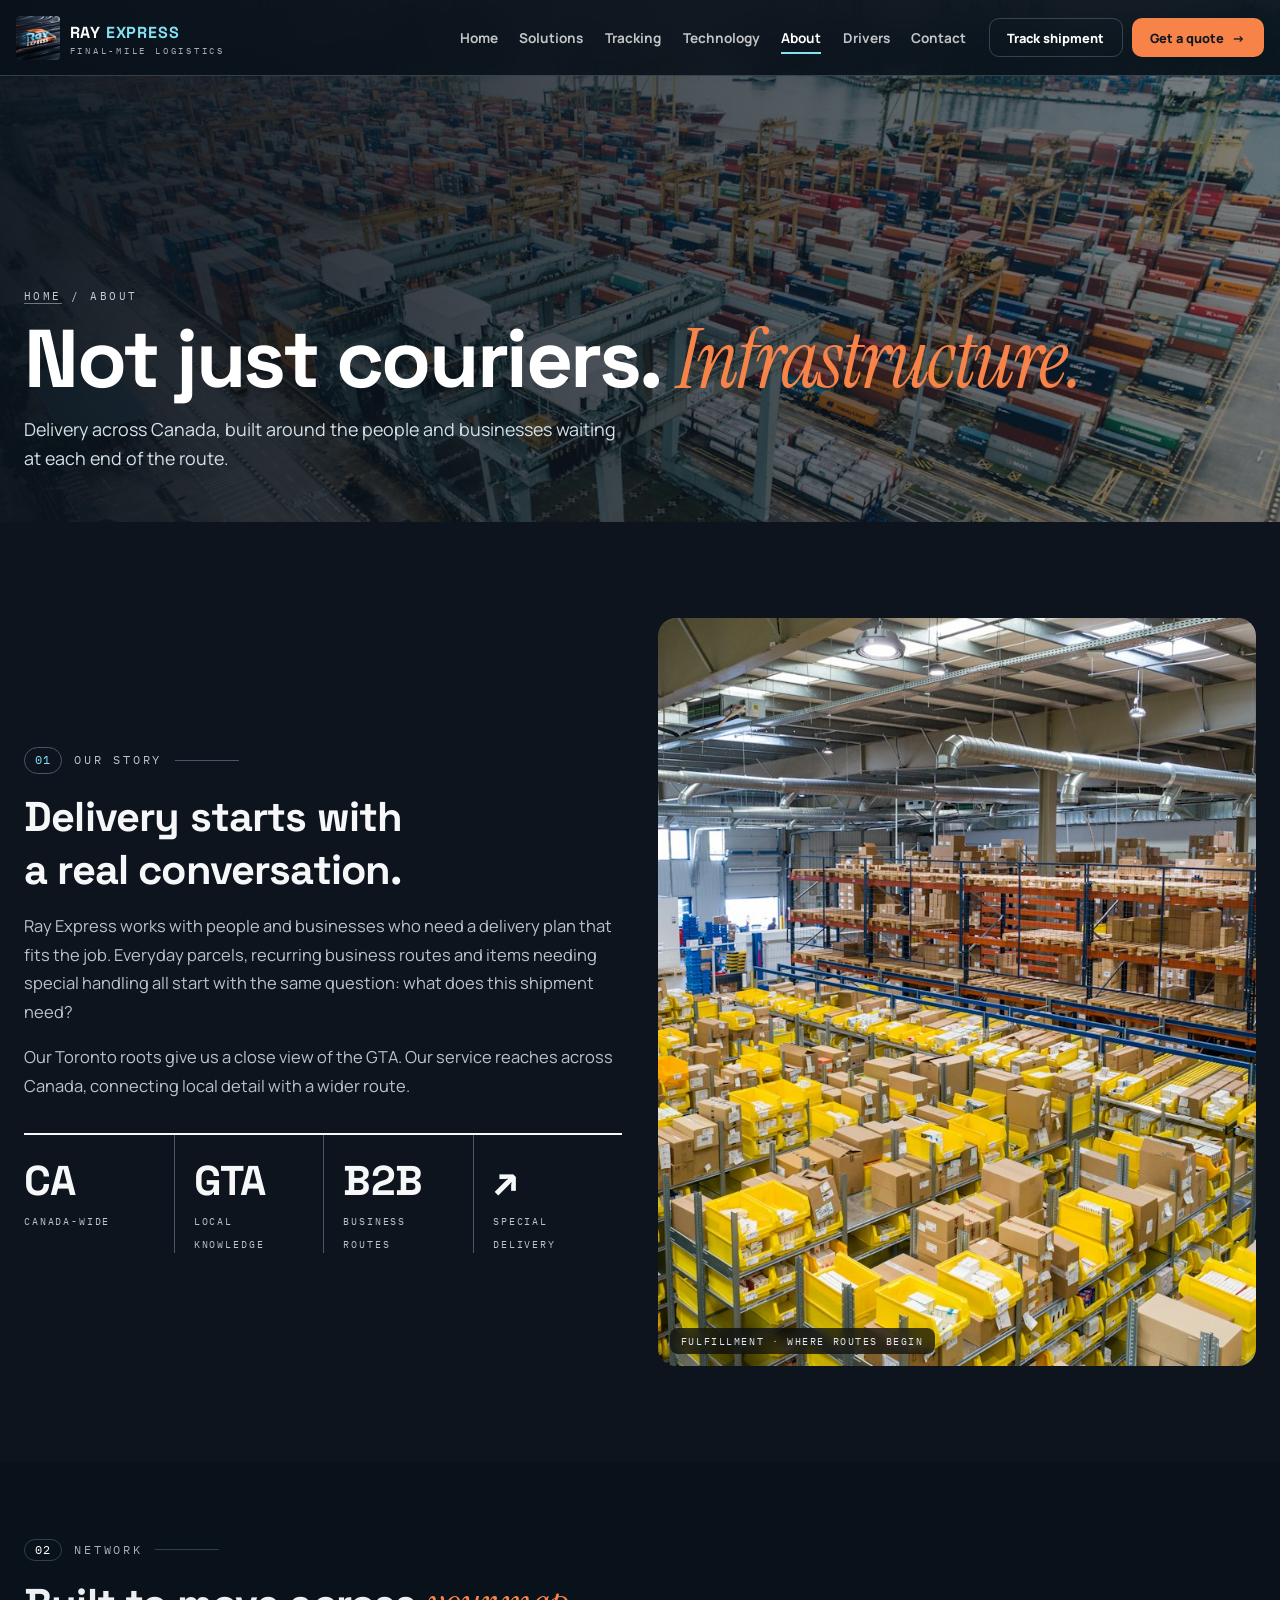
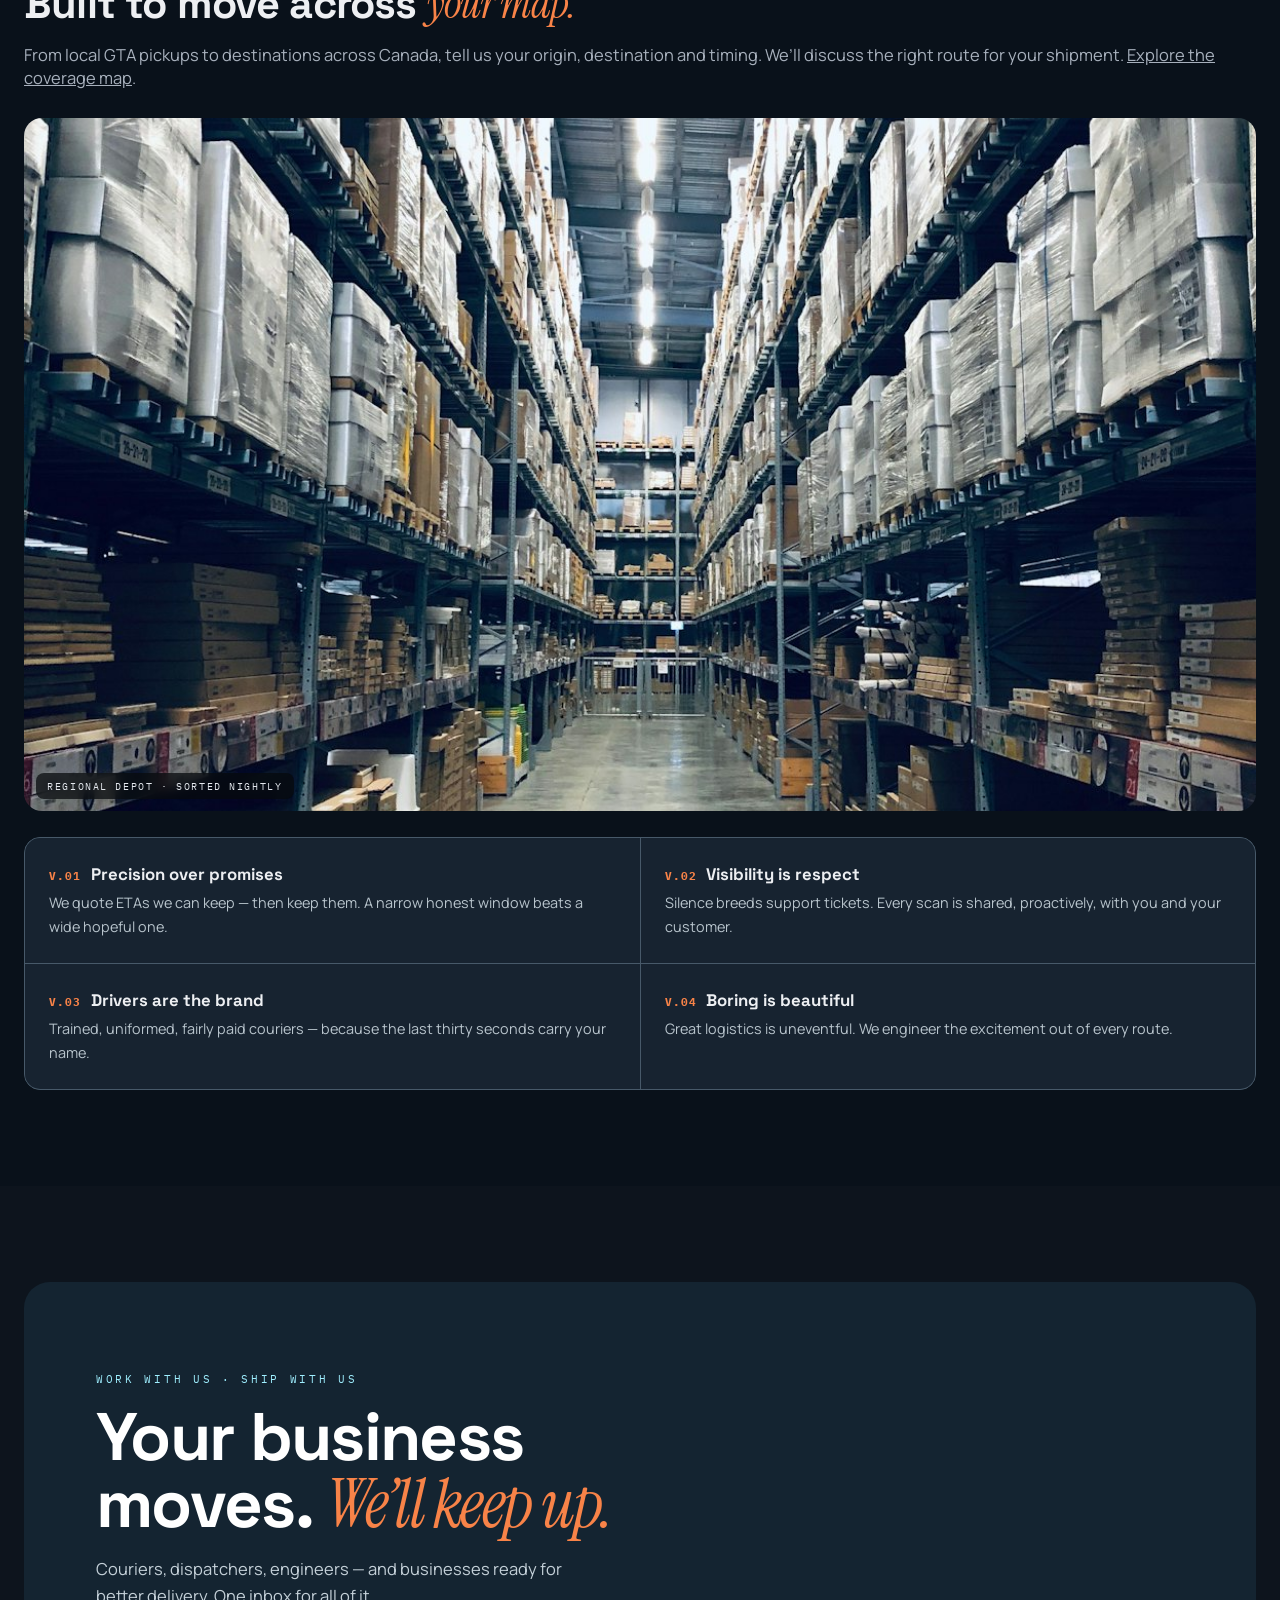
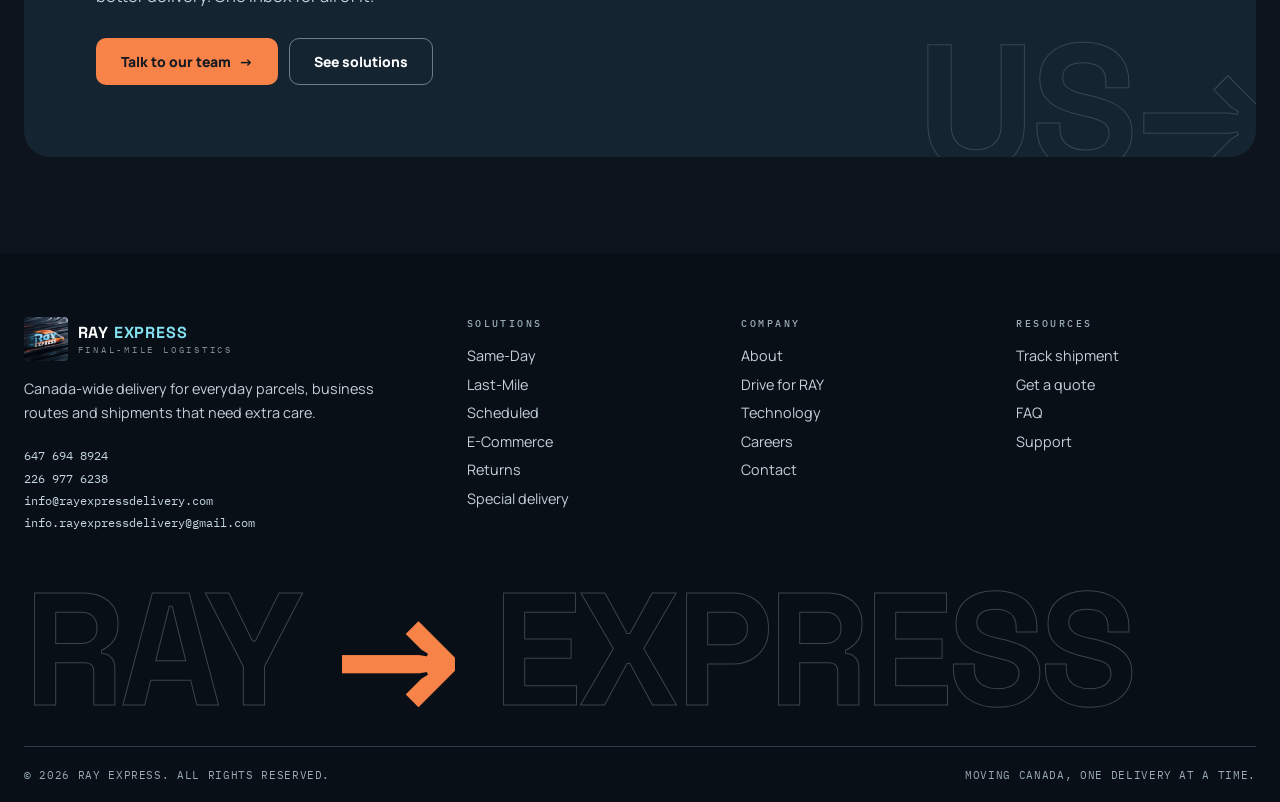
==== commit ed00bbc2: "Redesign Ray Express for Canada-wide delivery" ====
--- a/about.html
+++ b/about.html
@@ -10,6 +10,7 @@
 <link rel="preconnect" href="https://fonts.gstatic.com" crossorigin>
 <link href="https://fonts.googleapis.com/css2?family=Space+Grotesk:wght@400;500;600;700&family=Instrument+Serif:ital@0;1&family=Manrope:wght@400;500;600;700;800&family=IBM+Plex+Mono:wght@400;500&display=swap" rel="stylesheet">
 <link rel="icon" href="data:image/svg+xml,%3Csvg xmlns='http://www.w3.org/2000/svg' viewBox='0 0 32 32'%3E%3Crect width='32' height='32' rx='7' fill='%230B0D10'/%3E%3Cpath d='M7 22 21 8' stroke='%2300E5FF' stroke-width='3.4' stroke-linecap='round'/%3E%3Cpath d='M15 22h9v-9' stroke='%23fff' stroke-width='3' stroke-linecap='round' stroke-linejoin='round' fill='none'/%3E%3C/svg%3E">
+<link rel="stylesheet" href="tokens.css">
 <link rel="stylesheet" href="styles.css">
 </head>
 <body>
@@ -60,7 +61,7 @@
     <div class="phero-inner">
       <p class="crumb rv"><a href="index.html">HOME</a> / ABOUT</p>
       <h1 id="pg-h" class="rv rv-d1">Not just couriers. <span class="serif-i">Infrastructure.</span></h1>
-      <p class="lede rv rv-d2">Anyone can move a box. We build the system that moves ten thousand of them — on time, visibly, and with proof.</p>
+      <p class="lede rv rv-d2">Delivery across Canada, built around the people and businesses waiting at each end of the route.</p>
     </div>
   </section>
 
@@ -68,14 +69,14 @@
     <div class="wrap split">
       <div class="rv">
         <p class="kicker"><span class="no">01</span> Our story</p>
-        <h2 id="story-h" style="font-size:clamp(1.8rem,3.6vw,2.6rem);letter-spacing:-.02em;margin:1rem 0 .8rem">The last mile was broken. So we rebuilt it.</h2>
-        <p>Missed windows, silent vans, “we attempted delivery” notes for doorbells nobody rang. RAY EXPRESS started with a simple conviction: the final mile deserves the same engineering as everything before it.</p>
-        <p>Today we run zoned courier networks, depot operations and a software platform as one thing — so a retailer’s promise at checkout is the same promise kept at the door.</p>
+        <h2 id="story-h" style="font-size:clamp(1.8rem,3.6vw,2.6rem);letter-spacing:-.02em;margin:1rem 0 .8rem">Delivery starts with a real conversation.</h2>
+        <p>Ray Express works with people and businesses who need a delivery plan that fits the job. Everyday parcels, recurring business routes and items needing special handling all start with the same question: what does this shipment need?</p>
+        <p>Our Toronto roots give us a close view of the GTA. Our service reaches across Canada, connecting local detail with a wider route.</p>
         <div class="numstrip">
-          <div><b><span data-count="99">0</span>%+</b><span>ON-TIME TARGET*</span></div>
-          <div><b>24/7</b><span>VISIBILITY</span></div>
-          <div><b>±6<span style="font-size:1rem"> MIN</span></b><span>ETA ACCURACY*</span></div>
-          <div><b>100%</b><span>DROPS WITH PROOF</span></div>
+          <div><b>CA</b><span>CANADA-WIDE</span></div>
+          <div><b>GTA</b><span>LOCAL KNOWLEDGE</span></div>
+          <div><b>B2B</b><span>BUSINESS ROUTES</span></div>
+          <div><b>↗</b><span>SPECIAL DELIVERY</span></div>
         </div>
       </div>
       <figure class="ph ph-45 rv rv-d1">
@@ -89,7 +90,7 @@
     <div class="wrap">
       <p class="kicker rv"><span class="no">02</span> Network</p>
       <h2 id="net-h" class="rv rv-d1" style="font-size:clamp(1.8rem,3.6vw,2.6rem);letter-spacing:-.02em;margin:1rem 0 .8rem">Built to move across <span class="serif-i">your map.</span></h2>
-      <p class="lede rv rv-d1">Depots, zones and live lanes — coverage is drawn with your team around the postcodes you actually serve. Map stylized; real coverage defined together.</p>
+      <p class="lede rv rv-d1">From local GTA pickups to destinations across Canada, tell us your origin, destination and timing. We’ll discuss the right route for your shipment. <a href="index.html#coverage">Explore the coverage map</a>.</p>
       <figure class="ph ph-169 rv rv-d2" style="margin-top:1.8rem">
         <img src="assets/aisle.jpg" alt="Tall warehouse aisle in a regional distribution depot" loading="lazy">
         <figcaption>REGIONAL DEPOT · SORTED NIGHTLY</figcaption>
@@ -115,7 +116,6 @@
         </div>
         <div class="giant" aria-hidden="true">US→</div>
       </div>
-      <p class="fine">* Illustrative targets for design preview — replace with verified company figures before launch.</p>
     </div>
   </section>
 </main>
@@ -128,24 +128,18 @@
           <img class="brand-logo" src="assets/ray-express-logo.jpg" alt="" width="44" height="44">
           <span><b style="color:#fff">RAY <span>EXPRESS</span></b><small>FINAL-MILE LOGISTICS</small></span>
         </a>
-        <p>Delivering the final mile with precision — technology-driven last-mile logistics for businesses that can’t miss a delivery.</p>
-        <div class="socials">
-          <a href="#" aria-label="RAY EXPRESS on X"><svg width="17" height="17" viewBox="0 0 24 24" fill="currentColor"><path d="M18.9 2H22l-6.8 7.8L23.2 22h-6.3l-4.9-6.4L6.4 22H3.3l7.3-8.3L1.6 2H8l4.4 5.9L18.9 2Zm-1.1 18h1.7L7 3.9H5.2L17.8 20Z"/></svg></a>
-          <a href="#" aria-label="RAY EXPRESS on LinkedIn"><svg width="17" height="17" viewBox="0 0 24 24" fill="currentColor"><path d="M6.5 8.8v12H2.6v-12h3.9ZM4.5 2.7a2.3 2.3 0 1 1 0 4.6 2.3 2.3 0 0 1 0-4.6Zm7.6 8.2c.6-1 1.9-2.1 4-2.1 2.9 0 4.3 1.9 4.3 5.4v6.6h-3.9v-6c0-1.5-.5-2.5-1.9-2.5-1.4 0-2.2 1-2.5 1.9v6.6H8.2v-12h3.9v2.1Z"/></svg></a>
-          <a href="#" aria-label="RAY EXPRESS on Instagram"><svg width="17" height="17" viewBox="0 0 24 24" fill="none" stroke="currentColor" stroke-width="1.8"><rect x="3" y="3" width="18" height="18" rx="5"/><circle cx="12" cy="12" r="4"/><circle cx="17.2" cy="6.8" r="1.2" fill="currentColor" stroke="none"/></svg></a>
-        </div>
+        <p>Canada-wide delivery for everyday parcels, business routes and shipments that need extra care.</p>
+        <div class="rx-footer-contact"><a href="tel:+16476948924">647 694 8924</a><a href="tel:+12269776238">226 977 6238</a><a href="mailto:info@rayexpressdelivery.com">info@rayexpressdelivery.com</a><a href="mailto:info.rayexpressdelivery@gmail.com">info.rayexpressdelivery@gmail.com</a></div>
       </div>
       <nav class="f-col" aria-label="Solutions"><h3>SOLUTIONS</h3><ul>
-        <li><a href="solutions.html#same-day">Same-Day</a></li><li><a href="solutions.html#last-mile">Last-Mile</a></li><li><a href="solutions.html#scheduled">Scheduled</a></li><li><a href="solutions.html#ecommerce">E-Commerce</a></li><li><a href="solutions.html#returns">Returns</a></li></ul></nav>
+        <li><a href="solutions.html#same-day">Same-Day</a></li><li><a href="solutions.html#last-mile">Last-Mile</a></li><li><a href="solutions.html#scheduled">Scheduled</a></li><li><a href="solutions.html#ecommerce">E-Commerce</a></li><li><a href="solutions.html#returns">Returns</a></li><li><a href="solutions.html#special">Special delivery</a></li></ul></nav>
       <nav class="f-col" aria-label="Company"><h3>COMPANY</h3><ul>
         <li><a href="about.html">About</a></li><li><a href="drivers.html">Drive for RAY</a></li><li><a href="technology.html">Technology</a></li><li><a href="contact.html">Careers</a></li><li><a href="contact.html">Contact</a></li></ul></nav>
       <nav class="f-col" aria-label="Resources"><h3>RESOURCES</h3><ul>
         <li><a href="tracking.html">Track shipment</a></li><li><a href="contact.html">Get a quote</a></li><li><a href="tracking.html#faq">FAQ</a></li><li><a href="contact.html">Support</a></li></ul></nav>
-      <nav class="f-col" aria-label="Legal"><h3>LEGAL</h3><ul>
-        <li><a href="#">Privacy Policy</a></li><li><a href="#">Terms of Service</a></li><li><a href="#">Accessibility</a></li></ul></nav>
     </div>
     <div class="f-word" aria-hidden="true">RAY <span>→</span> EXPRESS</div>
-    <div class="f-bottom"><span>© <span data-year>2026</span> RAY EXPRESS. ALL RIGHTS RESERVED.</span><span>DELIVERING THE FINAL MILE WITH PRECISION.</span></div>
+    <div class="f-bottom"><span>© <span data-year>2026</span> RAY EXPRESS. ALL RIGHTS RESERVED.</span><span>MOVING CANADA, ONE DELIVERY AT A TIME.</span></div>
   </div>
 </footer>
 
--- a/tokens.css
+++ b/tokens.css
@@ -0,0 +1,28 @@
+:root {
+  --color-paper: oklch(16% 0.02 245);
+  --color-paper-2: oklch(20% 0.025 245);
+  --color-card: oklch(23% 0.025 245);
+  --color-ink: oklch(97% 0.008 235);
+  --color-muted: oklch(76% 0.018 245);
+  --color-rule: oklch(38% 0.025 245);
+  --color-accent: oklch(70% 0.19 45);
+  --color-cyan: oklch(83% 0.12 210);
+  --color-focus: oklch(83% 0.12 210);
+  --font-display: "Space Grotesk", sans-serif;
+  --font-body: "Manrope", sans-serif;
+  --font-mono: "IBM Plex Mono", monospace;
+  --space-xs: .5rem;
+  --space-sm: 1rem;
+  --space-md: 1.5rem;
+  --space-lg: 2rem;
+  --space-xl: 3rem;
+  --space-2xl: 4.5rem;
+  --space-3xl: 7rem;
+  --text-display: clamp(3.5rem, 8vw, 7.5rem);
+  --ease-out: cubic-bezier(.23, 1, .32, 1);
+  --ease-in-out: cubic-bezier(.77, 0, .175, 1);
+  --dur-short: 220ms;
+  --radius-card: 20px;
+  --radius-pill: 999px;
+  --radius-input: 10px;
+}
--- a/styles.css
+++ b/styles.css
@@ -363,3 +363,147 @@
   .rv{opacity:1;transform:none}
   .mq-track{animation:none;flex-wrap:wrap;width:auto}
 }
+
+/* Hallmark · genre: atmospheric · macrostructure: Marquee Hero · design-system: design.md · designed-as-app */
+:root{--paper:#0d141d;--paper2:#15212c;--card:#172330;--ink:#f5f7f8;--ink2:#e8edf1;--muted:#b8c4cc;--faint:#91a1ad;--line:#344655;--line2:#475969;--void:#09111a;--void2:#111f2d;--dline:rgba(200,228,240,.22);--ray:#84e1f2;--deep:#f88348;--ok:#8fd6a0;--ease:var(--ease-out)}
+body{background:var(--paper);color:var(--ink)}
+::selection{background:var(--deep);color:#09111a}
+:focus-visible{outline:3px solid var(--ray)}
+.rv,.rv.in{opacity:1;transform:none;transition:none}
+.hdr{background:rgba(9,17,26,.88);border-bottom:1px solid var(--dline);backdrop-filter:blur(14px);-webkit-backdrop-filter:blur(14px)}
+.hdr.solid{background:rgba(9,17,26,.94);color:#fff;border-color:var(--dline)}
+.hdr.solid .brand b span{color:var(--ray)}
+.hdr.solid .nav a[aria-current="page"]::after{background:var(--deep)}
+.hdr .btn-line,.hdr.solid .btn-line{border-color:var(--dline)}
+.brand-logo{border-radius:4px}
+.btn{border-radius:var(--radius-input);transition:transform var(--dur-short) var(--ease-out),background var(--dur-short) var(--ease-out),border-color var(--dur-short) var(--ease-out)}
+.btn-light{background:var(--deep);color:#111820}
+.btn-light:hover{background:#ffa171;transform:translateY(-2px)}
+.btn-ink{background:var(--deep);color:#101820}
+.btn-ink:hover{background:#ffa171}
+.btn-line{border-color:var(--line2);color:inherit}
+.kicker .no{color:var(--ray)}
+.sec,.phero{background:var(--paper)}
+.phero{background:var(--void)}
+.phero .scrim{background:linear-gradient(90deg,rgba(9,17,26,.94),rgba(9,17,26,.45))}
+.phero-inner h1,.phero-inner .lede{color:#fff}
+.phero-inner .lede{color:#d5e1e8}
+.serif-i{color:var(--ray)}
+.sec .serif-i,.phero .serif-i{color:var(--deep)}
+.form-card,.qcard,.value{background:var(--card)}
+.field input,.field select,.field textarea{background:#e9f0f2;color:#101820;border-color:var(--line)}
+.field input:focus,.field select:focus,.field textarea:focus{border-color:var(--deep);box-shadow:0 0 0 3px rgba(248,131,72,.22)}
+.side,.cta-band{background:#142431}
+footer{background:#080f17}
+.f-brand p,.f-col a{color:#c4d0d8}
+.f-col h3,.f-bottom{color:#9aaab5}
+.f-word span,.f-col a:hover{color:var(--deep)}
+.cta-band p{color:#c4d0d8}
+.mmenu{background:rgba(9,17,26,.98)}
+.svc{border-color:var(--line)}
+.svc .n{color:var(--deep)}
+.fine{color:var(--muted)}
+
+/* Homepage: asphalt, sky blue, signal orange. */
+.home-v3{overflow:hidden}
+.home-v3 h1,.home-v3 h2,.home-v3 h3{font-family:var(--font-display);font-weight:700;letter-spacing:-.055em}
+.home-v3 h2{font-size:clamp(2.8rem,5.4vw,5.6rem);line-height:1.02}
+.home-v3 em{font-family:"Instrument Serif",Georgia,serif;font-weight:400;letter-spacing:-.025em;color:var(--ray)}
+.rx-label,.rx-eyebrow{font-family:var(--font-mono);font-size:.72rem;letter-spacing:.15em;text-transform:uppercase;color:var(--ray)}
+.rx-hero{background:radial-gradient(circle at 84% 40%,#1d3446 0%,#0b151f 44%,#09111a 100%);padding:calc(var(--hdr) + 4rem) 0 4.5rem;color:#f7fbfc;min-height:calc(100svh - 2rem);display:grid;align-items:center}
+.rx-hero-grid{display:grid;grid-template-columns:1.05fr .95fr;align-items:center;gap:clamp(2rem,5vw,6rem)}
+.rx-hero-copy h1{font-size:var(--text-display);line-height:.91;margin:1.3rem 0 1.6rem}
+.rx-hero-copy>p:not(.rx-eyebrow){font-size:clamp(1rem,1.5vw,1.2rem);line-height:1.75;color:#c6d4dd;max-width:38rem}
+.rx-dot{display:inline-block;width:.55rem;height:.55rem;background:var(--deep);border-radius:50%;margin-right:.6rem;vertical-align:middle}
+.rx-actions{display:flex;flex-wrap:wrap;gap:.8rem;margin-top:2rem}
+.rx-hero .btn-line,.rx-end-cta .btn-line{border-color:#7b929f;color:#f7fbfc}
+.rx-hero-note{display:flex;align-items:center;gap:.8rem;margin-top:3.5rem;font-family:var(--font-mono);font-size:.7rem;color:#9eb0bd;letter-spacing:.1em;text-transform:uppercase}
+.rx-bar{width:2rem;height:2px;background:var(--deep)}
+.rx-hero-visual{position:relative;transform:rotate(2deg)}
+.rx-hero-visual img{width:100%;aspect-ratio:1;object-fit:cover;border:1px solid #456071;box-shadow:26px 30px 0 rgba(132,225,242,.08),0 32px 70px rgba(0,0,0,.38)}
+.rx-visual-caption{display:flex;justify-content:space-between;gap:1rem;margin-top:1rem;font-family:var(--font-mono);font-size:.63rem;letter-spacing:.1em;color:#93adbc}
+.rx-ticker{border-top:1px solid var(--line);border-bottom:1px solid var(--line);background:#14222e}
+.rx-ticker .wrap{display:flex;justify-content:space-between;align-items:center;gap:1rem;flex-wrap:wrap;padding:1.15rem 0;font-family:var(--font-mono);font-size:.69rem;letter-spacing:.08em;color:#bcd0da}
+.rx-ticker .wrap span:nth-child(even){color:var(--deep);font-size:1.1rem}
+.rx-section{padding:clamp(4.5rem,8vw,8rem) 0}
+.rx-intro-grid{display:grid;grid-template-columns:1.2fr .8fr;gap:clamp(2rem,8vw,9rem)}
+.rx-intro h2{margin-top:1.2rem;max-width:14ch}
+.rx-intro-grid>div:last-child{padding-top:3rem}
+.rx-intro-grid>div:last-child p{color:#c0ced6;font-size:1.1rem;line-height:1.85;max-width:33rem}
+.rx-text-link{font-weight:800;color:var(--deep);text-decoration:none;border-bottom:1px solid currentColor;padding-bottom:.2rem;display:inline-flex;gap:1rem;margin-top:1.5rem}
+.rx-text-link:hover{color:#ffa171}
+.rx-section-top{display:flex;justify-content:space-between;align-items:center;gap:2rem}
+.rx-section-top .rx-text-link{margin-top:0}
+.rx-services{background:#111d28}
+.rx-services h2{max-width:16ch;margin:1rem 0 2.4rem}
+.rx-service-grid{display:grid;grid-template-columns:repeat(4,1fr);gap:1px;background:var(--line);border:1px solid var(--line)}
+.rx-service-card{position:relative;min-height:22rem;padding:1.7rem;display:flex;flex-direction:column;text-decoration:none;background:#172533;transition:background var(--dur-short) var(--ease-out)}
+.rx-service-card:hover{background:#213444}
+.rx-service-card .rx-card-num{font:400 .69rem var(--font-mono);letter-spacing:.14em;color:var(--ray)}
+.rx-service-card h3{font-size:clamp(1.6rem,2.3vw,2.35rem);line-height:1.1;margin:auto 0 .8rem}
+.rx-service-card p{color:#b9cbd5;line-height:1.6;min-height:5rem}
+.rx-card-arrow{position:absolute;top:1.2rem;right:1.4rem;color:var(--deep);font-size:1.4rem}
+.rx-service-special{background:#31221f}
+.rx-service-special:hover{background:#422c25}
+.rx-map-section{background:#0e1822}
+.rx-map-heading{display:flex;justify-content:space-between;align-items:end;gap:4rem;margin-bottom:2.2rem}
+.rx-map-heading h2{margin-top:1rem}
+.rx-map-heading>p{max-width:25rem;color:#c0ced6;line-height:1.75}
+.rx-map-shell{border:1px solid #476070;background:#182735;box-shadow:0 30px 65px rgba(0,0,0,.2)}
+.rx-map-toolbar,.rx-map-footer{padding:1rem 1.4rem;display:flex;align-items:center;justify-content:space-between;gap:1rem}
+.rx-map-toolbar{border-bottom:1px solid var(--line)}
+.rx-map-key{display:flex;align-items:center;gap:.5rem;color:#c5d5df;font:400 .7rem var(--font-mono);letter-spacing:.07em;text-transform:uppercase}
+.rx-key-gta,.rx-key-city{width:.7rem;height:.7rem;border-radius:50%;display:inline-block;background:var(--deep)}
+.rx-key-city{background:var(--ray);margin-left:.8rem}
+.rx-map-switch{display:flex;gap:.25rem;background:#0d1924;padding:.25rem;border-radius:8px}
+.rx-map-switch button{background:transparent;border:0;color:#b8cbd6;font-size:.78rem;font-weight:800;padding:.55rem .8rem;border-radius:6px}
+.rx-map-switch button[aria-pressed="true"]{background:var(--deep);color:#0b1219}
+.rx-map{height:clamp(380px,49vw,580px);background:#d7e2e2;z-index:0}
+.rx-map .leaflet-tile-pane{filter:grayscale(1) contrast(.92) brightness(.97)}
+.rx-map .leaflet-container{font-family:var(--font-body)}
+.rx-map .leaflet-control-attribution{font-size:10px}
+.rx-map .leaflet-popup-content-wrapper{border-radius:8px;background:#11202d;color:#f6f9fa}
+.rx-map .leaflet-popup-tip{background:#11202d}
+.rx-city-pin{display:block;width:15px;height:15px;border:3px solid #0e2632;border-radius:50%;background:#84e1f2;box-shadow:0 0 0 3px rgba(132,225,242,.25)}
+.rx-car-pin{width:32px;height:32px;display:grid;place-items:center;background:#f88348;color:#0c1921;border:2px solid #fff;border-radius:50%;box-shadow:0 3px 18px rgba(0,0,0,.35);font-size:17px}
+.rx-car-pin svg{width:20px;height:20px}
+.rx-map-footer{border-top:1px solid var(--line)}
+.rx-map-footer strong,.rx-map-footer span{display:block}
+.rx-map-footer strong{font-size:.9rem}
+.rx-map-footer span{font-size:.72rem;color:#a7bcc8;margin-top:.2rem}
+.rx-map-footer a{color:var(--deep);font-weight:800;text-decoration:none;white-space:nowrap}
+.rx-city-row{display:flex;flex-wrap:wrap;gap:.65rem 1.7rem;margin-top:1.2rem;font:400 .67rem var(--font-mono);letter-spacing:.1em;color:#90a4b2}
+.rx-special-band{background:#ee7946;color:#101820}
+.rx-special-grid{display:grid;grid-template-columns:1fr 1fr;min-height:35rem}
+.rx-special-image{margin-left:calc((min(var(--max),100vw - 3rem) - 100vw)/2);overflow:hidden}
+.rx-special-image img{width:100%;height:100%;object-fit:cover;filter:saturate(.75)}
+.rx-special-copy{padding:clamp(3rem,6vw,6rem);align-self:center}
+.rx-special-copy .rx-label{color:#183545}
+.rx-special-copy h2{margin:1rem 0 1.5rem}
+.rx-special-copy em{color:#fff8f0}
+.rx-special-copy p:not(.rx-label){max-width:34rem;line-height:1.75;font-weight:600}
+.rx-special-copy .btn{margin-top:1.8rem;background:#101820;color:#fff}
+.rx-process h2{margin:1rem 0 3rem}
+.rx-process-grid{display:grid;grid-template-columns:repeat(3,1fr);gap:1px;background:var(--line)}
+.rx-process-grid>div{background:var(--paper);padding:1.8rem 2rem 1.8rem 0}
+.rx-process-grid span{font:400 .8rem var(--font-mono);color:var(--deep)}
+.rx-process-grid h3{font-size:1.8rem;margin:2.2rem 0 .7rem}
+.rx-process-grid p{color:#bbcad3;line-height:1.7;max-width:19rem}
+.rx-end-cta{padding:clamp(5rem,9vw,9rem) 0;background:#142738;position:relative}
+.rx-end-cta:after{content:"↗";position:absolute;right:5%;top:5%;font-size:clamp(9rem,30vw,27rem);line-height:1;color:rgba(132,225,242,.07);pointer-events:none}
+.rx-end-cta h2{font-size:clamp(4rem,9vw,9rem);margin:1rem 0;line-height:.95}
+.rx-end-cta p:not(.rx-label){font-size:1.15rem;color:#c3d3dd;max-width:31rem;line-height:1.7}
+@media(max-width:1050px){.rx-service-grid{grid-template-columns:repeat(2,1fr)}.rx-service-card{min-height:17rem}}
+@media(max-width:760px){.rx-hero{padding-top:calc(var(--hdr) + 3rem);min-height:auto}.rx-hero-grid,.rx-intro-grid,.rx-special-grid{grid-template-columns:1fr}.rx-hero-visual{width:min(90%,450px);margin:1rem auto 0}.rx-hero-copy h1{font-size:clamp(3.6rem,13vw,6.5rem)}.rx-hero-note{margin-top:2rem}.rx-ticker .wrap{justify-content:flex-start}.rx-ticker .wrap span:nth-child(n+6){display:none}.rx-intro-grid>div:last-child{padding-top:0}.rx-map-heading{display:block}.rx-map-heading>p{margin-top:1rem}.rx-special-image{margin:0 -1.5rem;height:22rem}.rx-special-copy{padding:3rem 0}.rx-process-grid{grid-template-columns:1fr}.rx-process-grid>div{padding:1.5rem 0;border-bottom:1px solid var(--line)}.rx-map-toolbar,.rx-map-footer{align-items:flex-start;flex-wrap:wrap}}
+@media(max-width:520px){.rx-service-grid{grid-template-columns:1fr}.rx-service-card{min-height:14rem}.rx-service-card h3{margin:2rem 0 .7rem}.rx-service-card p{min-height:0}.rx-map{height:420px}.rx-map-key{font-size:.6rem}.rx-map-footer a{margin-top:.5rem}.rx-end-cta h2{font-size:3.8rem}}
+@media(prefers-reduced-motion:reduce){.rx-service-card,.btn{transition-duration:150ms}.rx-hero-visual{transform:none}}
+.sticky-cta.show{display:none}
+@media(max-width:760px){.sticky-cta.show{display:flex}}
+.rx-footer-contact{display:grid;gap:.45rem;margin-top:1.4rem}
+.rx-footer-contact a{color:#c6d7e0;text-decoration:none;font:400 .75rem var(--font-mono);overflow-wrap:anywhere}
+.rx-footer-contact a:hover{color:var(--deep)}
+.c-lines a{color:var(--ray);text-decoration:none;overflow-wrap:anywhere}
+.c-lines a:hover{text-decoration:underline}
+@media(min-width:960px){.f-grid{grid-template-columns:1.7fr repeat(3,1fr)}}
+.rx-tech-grid .rx-service-card{min-height:18rem}
+.rx-tech-grid .rx-service-card h3{margin-top:3rem}
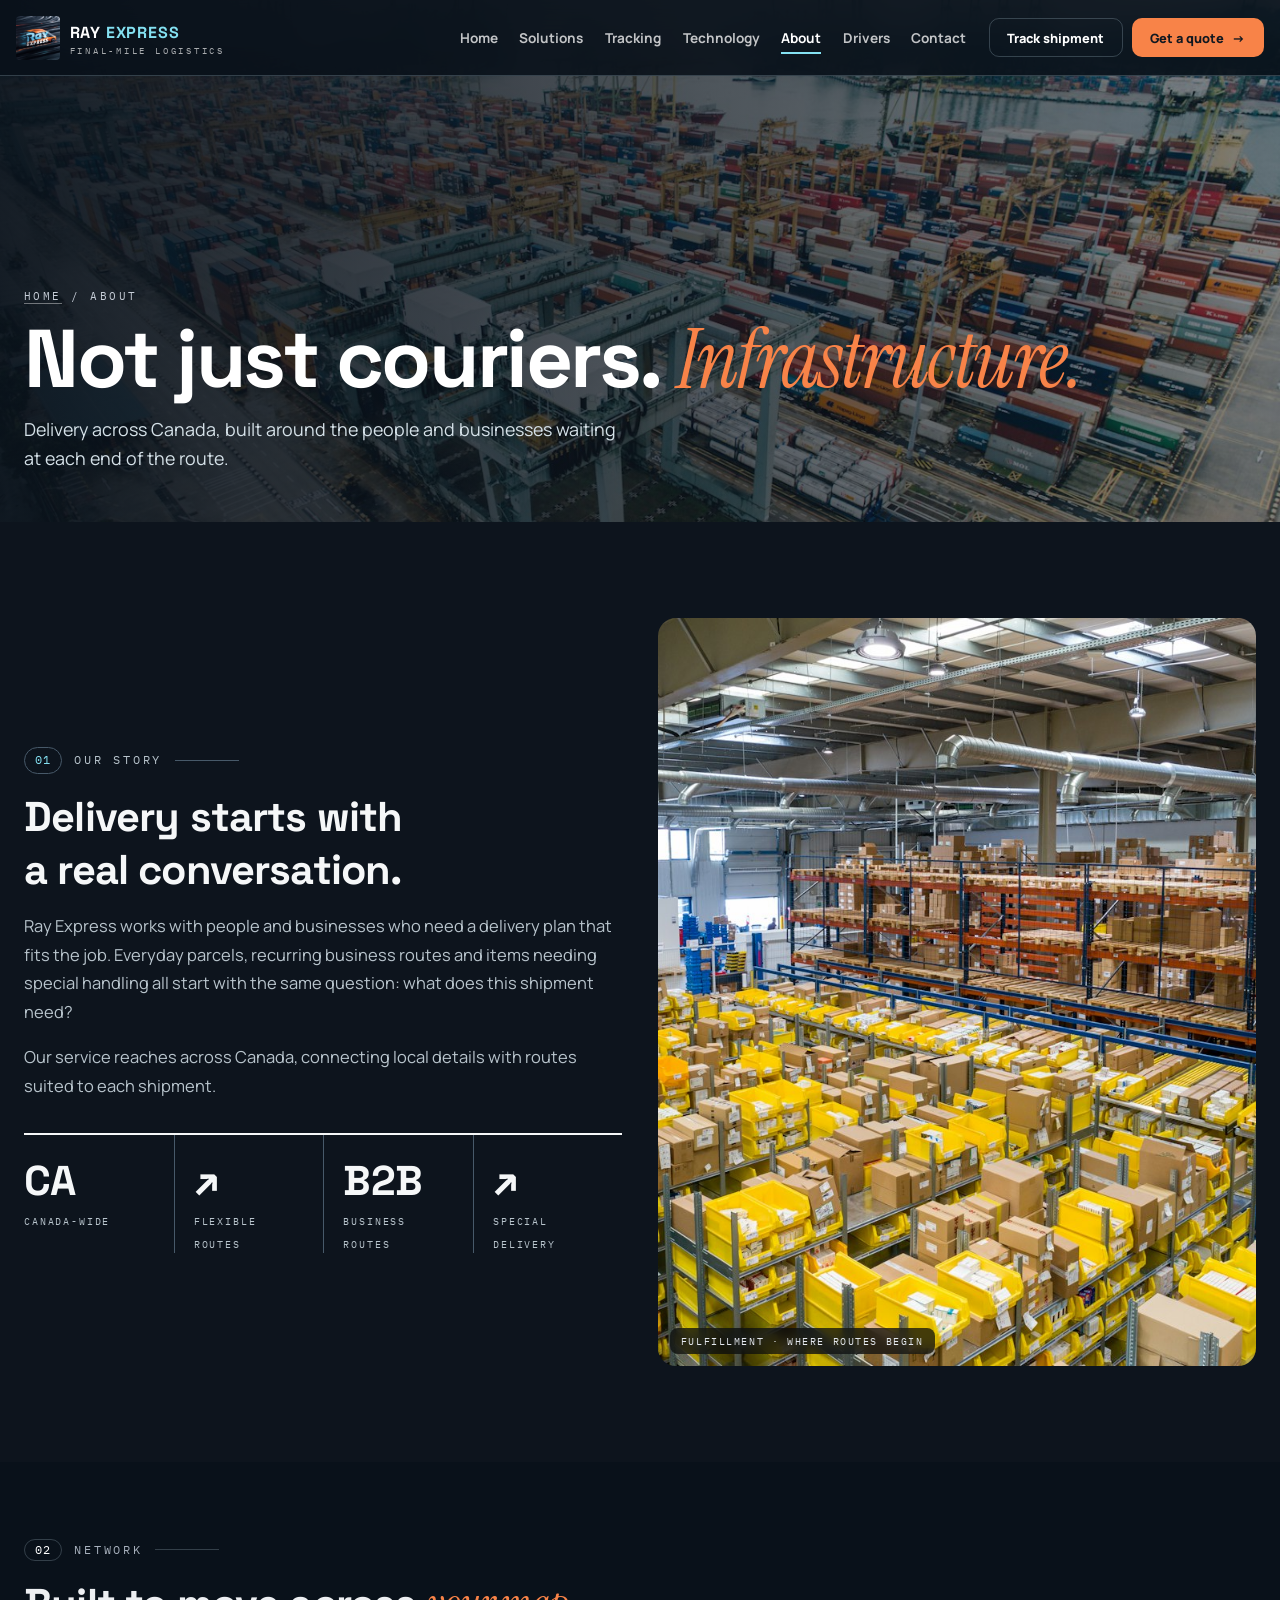
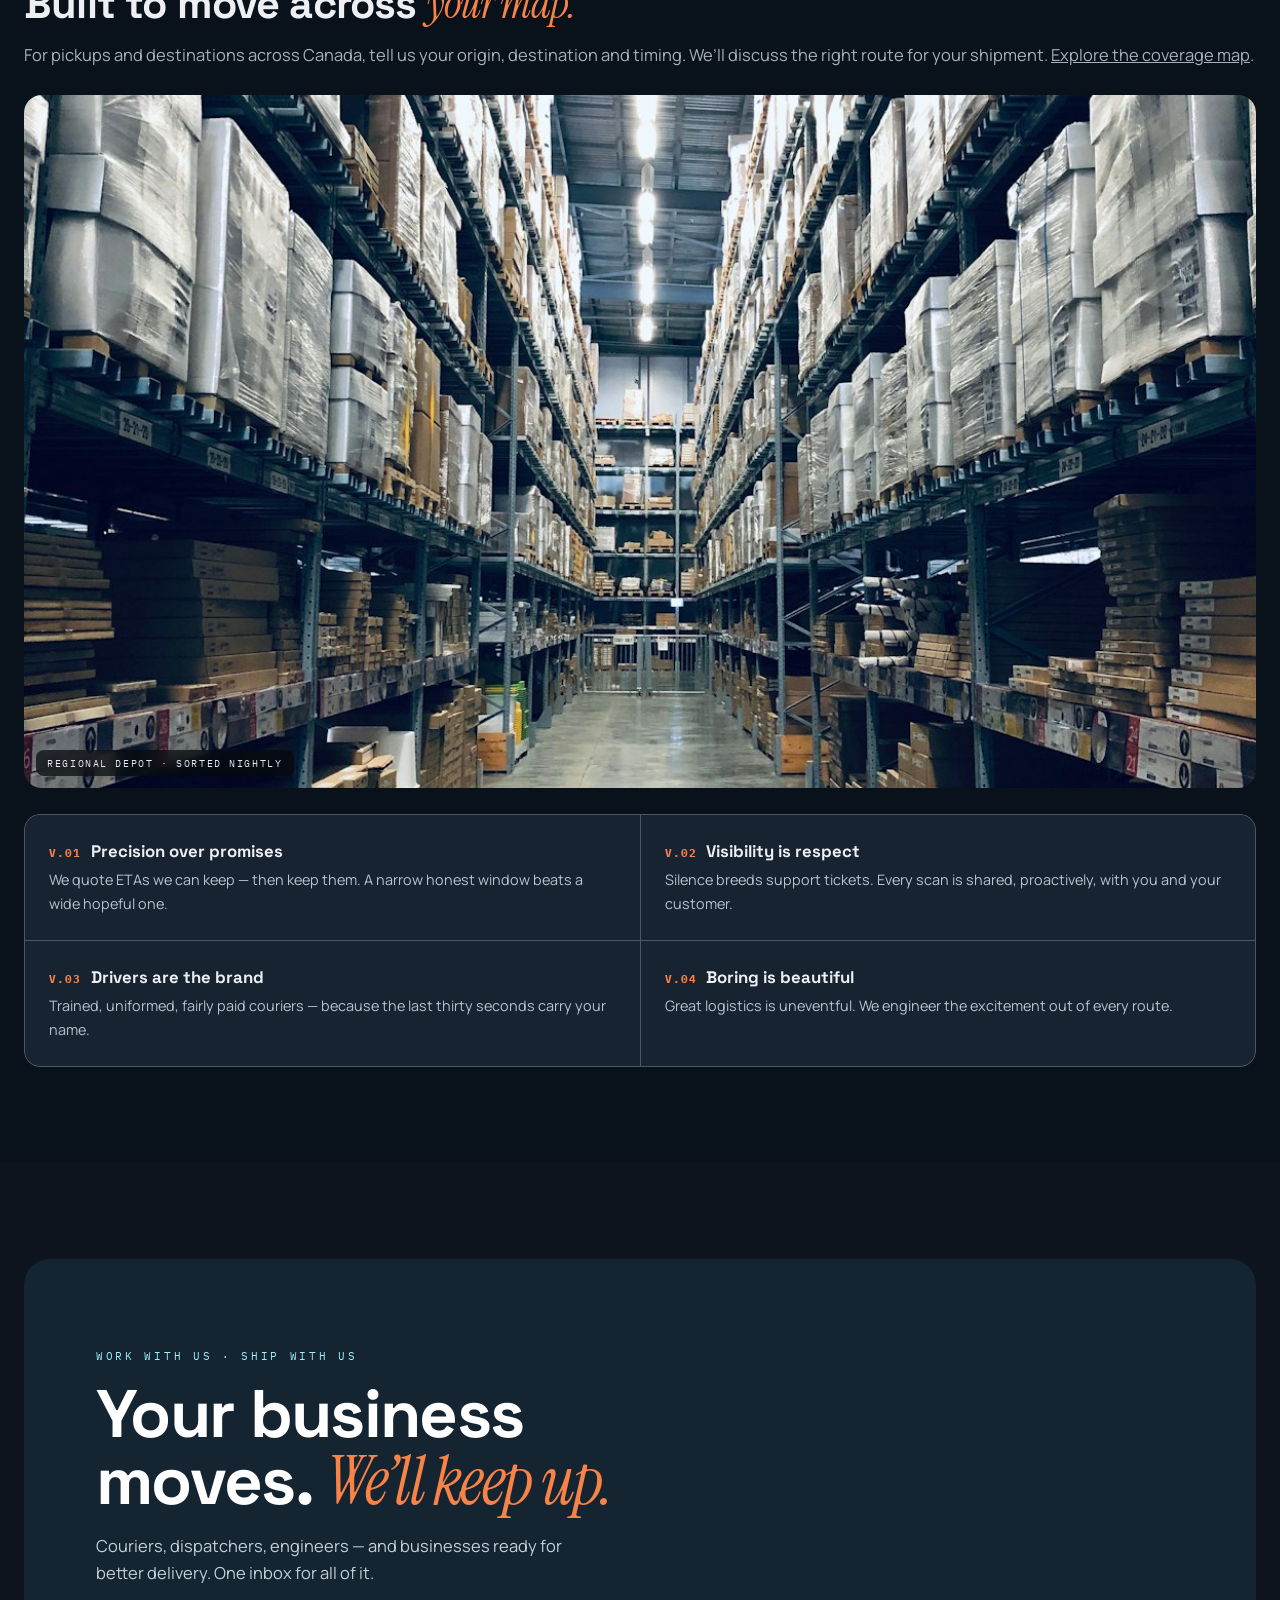
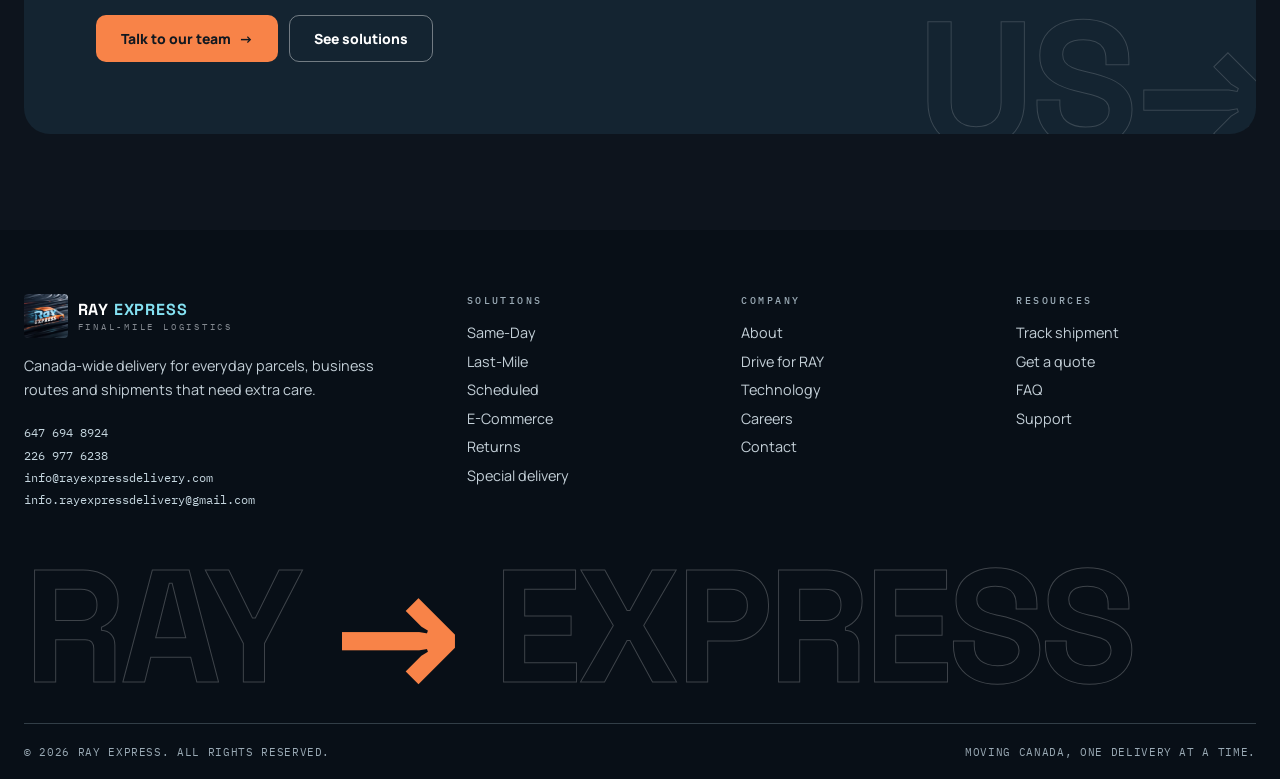
==== commit 7cba2cf8: "Replace hero illustration with real delivery footage" ====
--- a/about.html
+++ b/about.html
@@ -71,10 +71,10 @@
         <p class="kicker"><span class="no">01</span> Our story</p>
         <h2 id="story-h" style="font-size:clamp(1.8rem,3.6vw,2.6rem);letter-spacing:-.02em;margin:1rem 0 .8rem">Delivery starts with a real conversation.</h2>
         <p>Ray Express works with people and businesses who need a delivery plan that fits the job. Everyday parcels, recurring business routes and items needing special handling all start with the same question: what does this shipment need?</p>
-        <p>Our Toronto roots give us a close view of the GTA. Our service reaches across Canada, connecting local detail with a wider route.</p>
+        <p>Our service reaches across Canada, connecting local details with routes suited to each shipment.</p>
         <div class="numstrip">
           <div><b>CA</b><span>CANADA-WIDE</span></div>
-          <div><b>GTA</b><span>LOCAL KNOWLEDGE</span></div>
+          <div><b>↗</b><span>FLEXIBLE ROUTES</span></div>
           <div><b>B2B</b><span>BUSINESS ROUTES</span></div>
           <div><b>↗</b><span>SPECIAL DELIVERY</span></div>
         </div>
@@ -90,7 +90,7 @@
     <div class="wrap">
       <p class="kicker rv"><span class="no">02</span> Network</p>
       <h2 id="net-h" class="rv rv-d1" style="font-size:clamp(1.8rem,3.6vw,2.6rem);letter-spacing:-.02em;margin:1rem 0 .8rem">Built to move across <span class="serif-i">your map.</span></h2>
-      <p class="lede rv rv-d1">From local GTA pickups to destinations across Canada, tell us your origin, destination and timing. We’ll discuss the right route for your shipment. <a href="index.html#coverage">Explore the coverage map</a>.</p>
+      <p class="lede rv rv-d1">For pickups and destinations across Canada, tell us your origin, destination and timing. We’ll discuss the right route for your shipment. <a href="index.html#coverage">Explore the coverage map</a>.</p>
       <figure class="ph ph-169 rv rv-d2" style="margin-top:1.8rem">
         <img src="assets/aisle.jpg" alt="Tall warehouse aisle in a regional distribution depot" loading="lazy">
         <figcaption>REGIONAL DEPOT · SORTED NIGHTLY</figcaption>
--- a/styles.css
+++ b/styles.css
@@ -420,8 +420,12 @@
 .rx-hero-note{display:flex;align-items:center;gap:.8rem;margin-top:3.5rem;font-family:var(--font-mono);font-size:.7rem;color:#9eb0bd;letter-spacing:.1em;text-transform:uppercase}
 .rx-bar{width:2rem;height:2px;background:var(--deep)}
 .rx-hero-visual{position:relative;transform:rotate(2deg)}
-.rx-hero-visual img{width:100%;aspect-ratio:1;object-fit:cover;border:1px solid #456071;box-shadow:26px 30px 0 rgba(132,225,242,.08),0 32px 70px rgba(0,0,0,.38)}
-.rx-visual-caption{display:flex;justify-content:space-between;gap:1rem;margin-top:1rem;font-family:var(--font-mono);font-size:.63rem;letter-spacing:.1em;color:#93adbc}
+.rx-hero-scene{position:relative;overflow:hidden;aspect-ratio:1.05;background:#142633;border:1px solid #456071;box-shadow:26px 30px 0 rgba(132,225,242,.08),0 32px 70px rgba(0,0,0,.38)}
+.rx-hero-video{display:block;width:100%;height:100%;object-fit:cover;object-position:54% center;filter:saturate(.74) contrast(1.07) brightness(.82)}
+.rx-video-shade{position:absolute;inset:0;background:linear-gradient(180deg,rgba(5,17,26,.42),transparent 30%,transparent 66%,rgba(5,17,26,.7));pointer-events:none}
+.rx-scene-top,.rx-scene-bottom{position:absolute;left:2rem;right:2rem;z-index:2;display:flex;justify-content:space-between;gap:1rem;color:#eff9fb;font:600 .65rem var(--font-mono);letter-spacing:.12em;text-shadow:0 1px 10px #06131d}
+.rx-scene-top{top:2rem}.rx-scene-bottom{bottom:2rem}
+.rx-scene-live{display:inline-flex;align-items:center;gap:.5rem}.rx-scene-live i{width:.5rem;height:.5rem;border-radius:50%;background:#f88348;box-shadow:0 0 0 4px rgba(248,131,72,.22)}
 .rx-ticker{border-top:1px solid var(--line);border-bottom:1px solid var(--line);background:#14222e}
 .rx-ticker .wrap{display:flex;justify-content:space-between;align-items:center;gap:1rem;flex-wrap:wrap;padding:1.15rem 0;font-family:var(--font-mono);font-size:.69rem;letter-spacing:.08em;color:#bcd0da}
 .rx-ticker .wrap span:nth-child(even){color:var(--deep);font-size:1.1rem}
@@ -453,13 +457,17 @@
 .rx-map-toolbar,.rx-map-footer{padding:1rem 1.4rem;display:flex;align-items:center;justify-content:space-between;gap:1rem}
 .rx-map-toolbar{border-bottom:1px solid var(--line)}
 .rx-map-key{display:flex;align-items:center;gap:.5rem;color:#c5d5df;font:400 .7rem var(--font-mono);letter-spacing:.07em;text-transform:uppercase}
-.rx-key-gta,.rx-key-city{width:.7rem;height:.7rem;border-radius:50%;display:inline-block;background:var(--deep)}
+.rx-key-route,.rx-key-city{width:.7rem;height:.7rem;border-radius:50%;display:inline-block;background:var(--deep)}
 .rx-key-city{background:var(--ray);margin-left:.8rem}
 .rx-map-switch{display:flex;gap:.25rem;background:#0d1924;padding:.25rem;border-radius:8px}
 .rx-map-switch button{background:transparent;border:0;color:#b8cbd6;font-size:.78rem;font-weight:800;padding:.55rem .8rem;border-radius:6px}
 .rx-map-switch button[aria-pressed="true"]{background:var(--deep);color:#0b1219}
-.rx-map{height:clamp(380px,49vw,580px);background:#d7e2e2;z-index:0}
-.rx-map .leaflet-tile-pane{filter:grayscale(1) contrast(.92) brightness(.97)}
+.rx-map{height:clamp(380px,49vw,580px);z-index:0}
+.rx-map.leaflet-container{background:radial-gradient(circle at 53% 54%,#17384a,#0b2535 67%,#081d2b)}
+.rx-map .leaflet-control-zoom a{background:#122a39;color:#e6f2f5;border-color:#476475}
+.rx-map .leaflet-control-zoom a:hover{background:#204254;color:#fff}
+.rx-map.leaflet-container .leaflet-control-attribution{background:#0d2433;color:#d1e5eb}
+.rx-map.leaflet-container .leaflet-control-attribution a{color:#a5e4f3}
 .rx-map .leaflet-container{font-family:var(--font-body)}
 .rx-map .leaflet-control-attribution{font-size:10px}
 .rx-map .leaflet-popup-content-wrapper{border-radius:8px;background:#11202d;color:#f6f9fa}
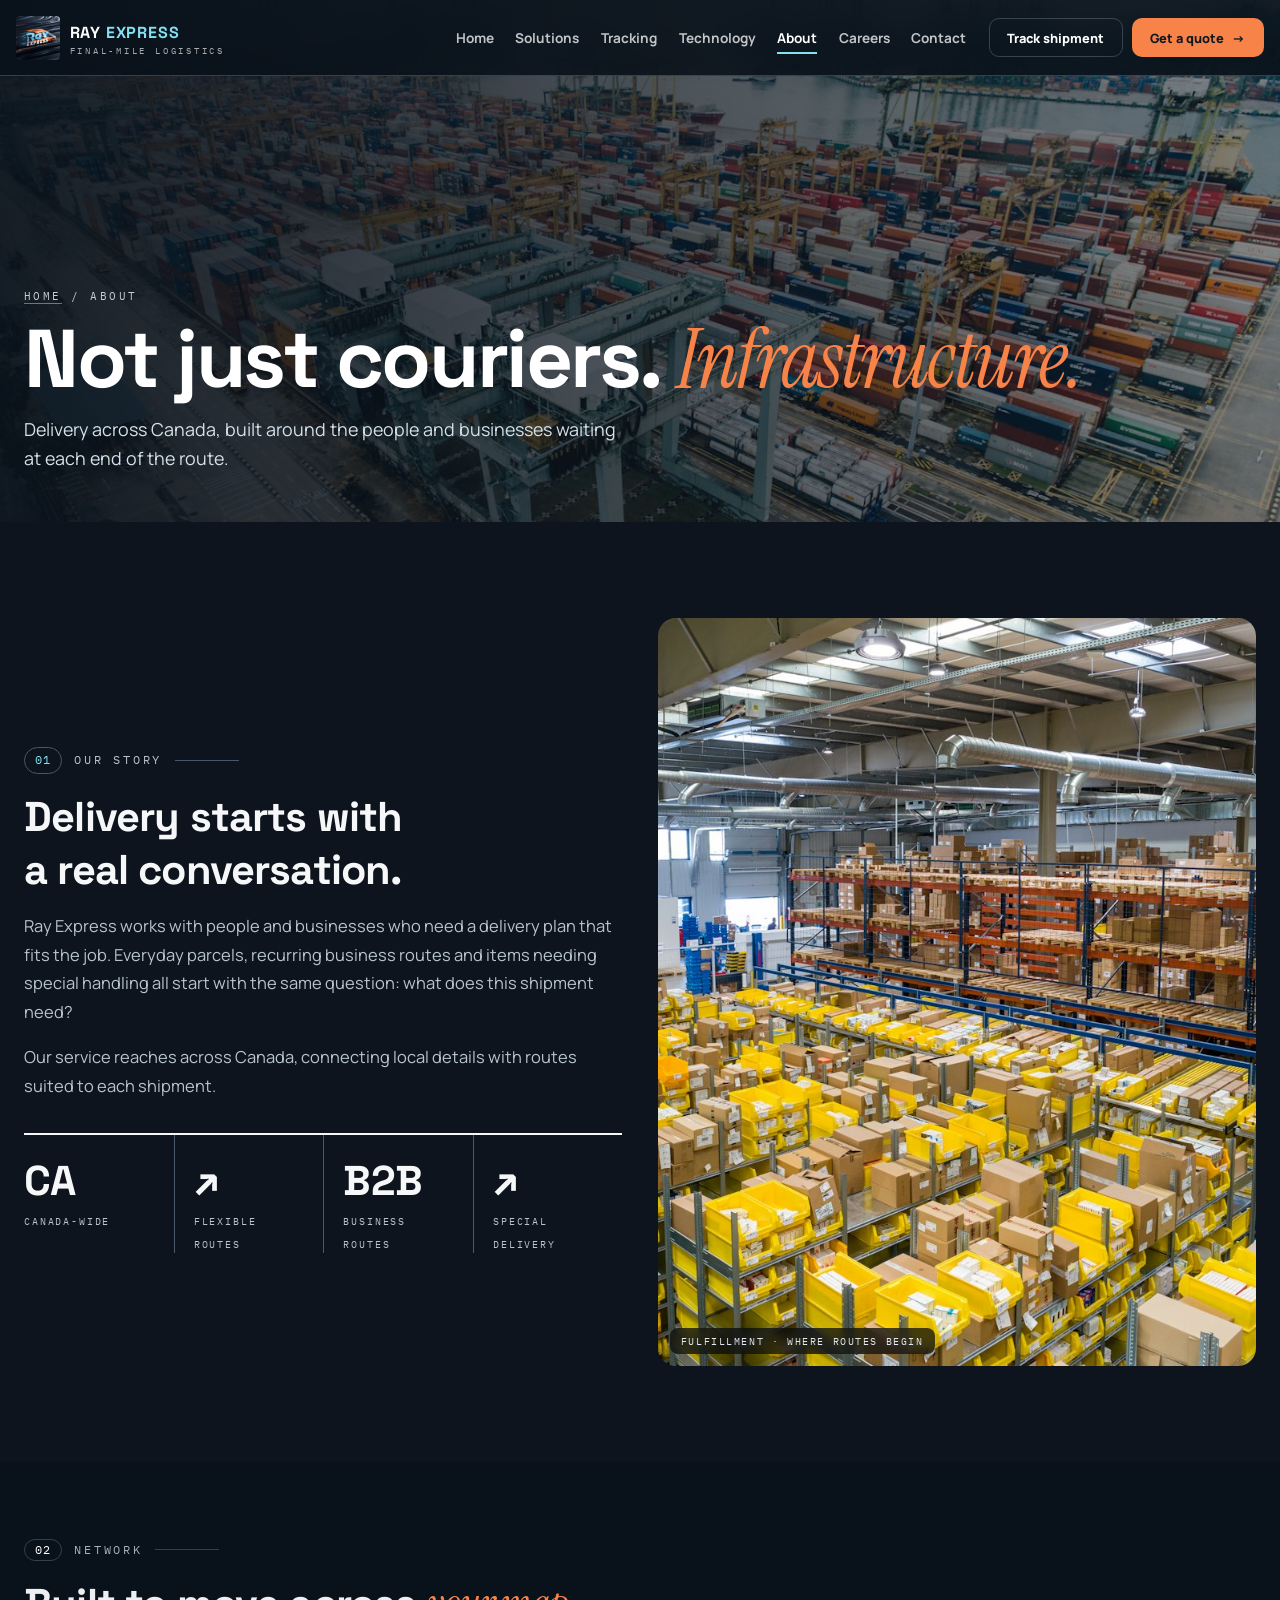
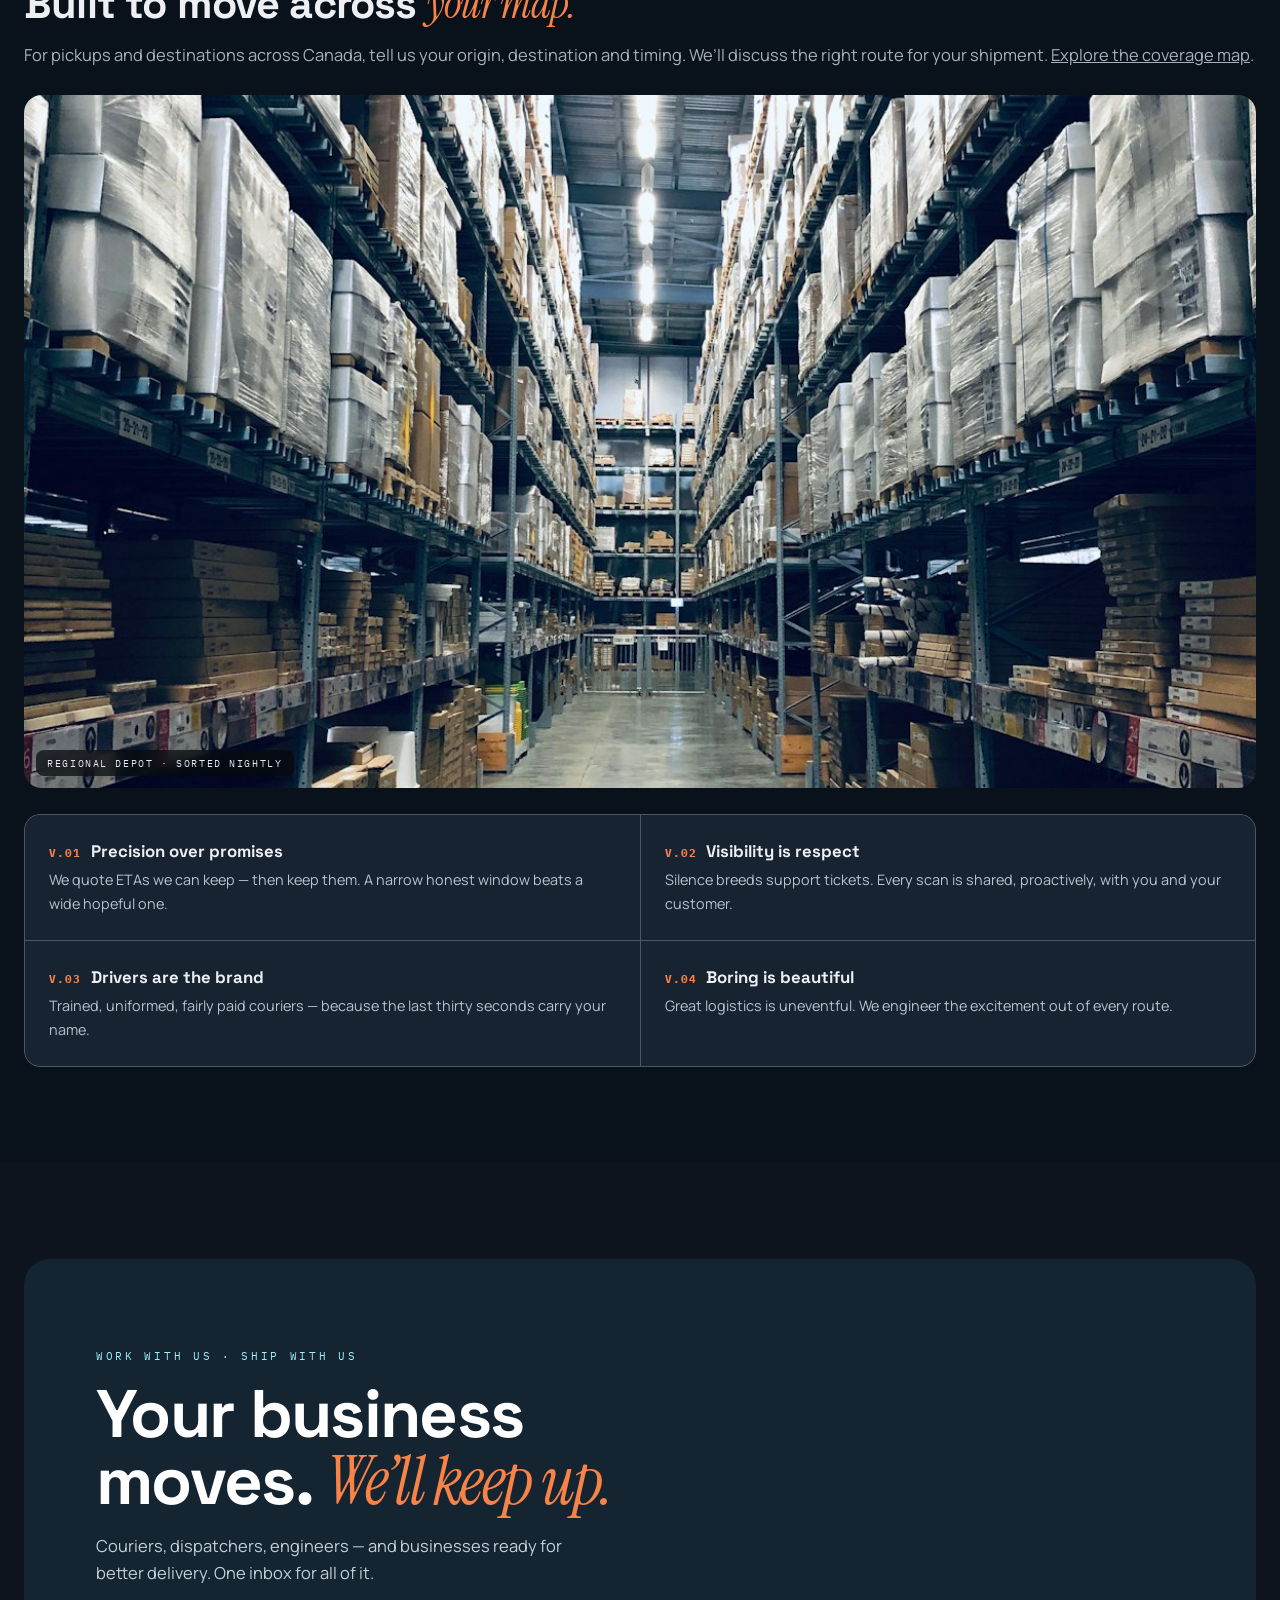
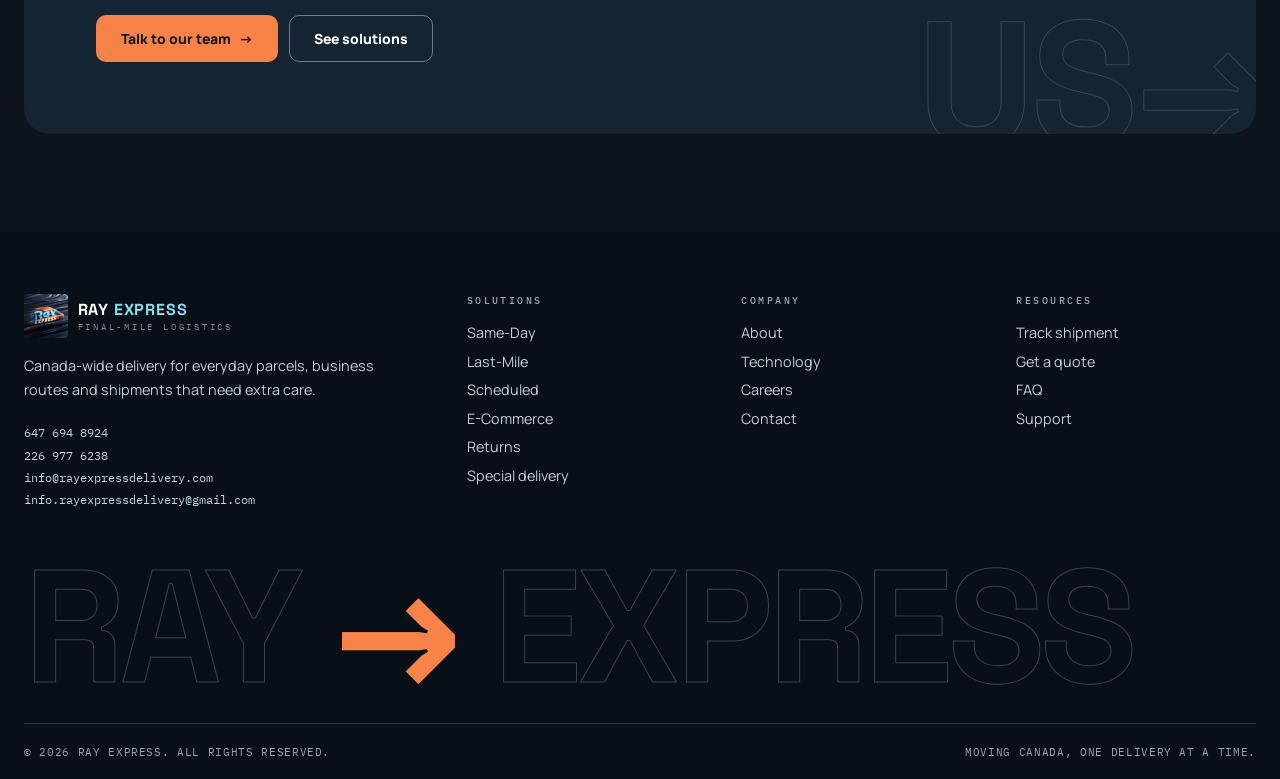
==== commit 92983f5f: "Rename driver page to Careers and restyle signup form" ====
--- a/about.html
+++ b/about.html
@@ -28,7 +28,7 @@
       <a href="tracking.html">Tracking</a>
       <a href="technology.html">Technology</a>
       <a href="about.html" aria-current="page">About</a>
-      <a href="drivers.html">Drivers</a>
+      <a href="careers.html">Careers</a>
       <a href="contact.html">Contact</a>
     </nav>
     <div class="hdr-cta">
@@ -45,7 +45,7 @@
     <a class="mlink" href="tracking.html">Tracking</a>
     <a class="mlink" href="technology.html">Technology</a>
     <a class="mlink" href="about.html">About</a>
-    <a class="mlink" href="drivers.html">Drivers</a>
+    <a class="mlink" href="careers.html">Careers</a>
     <a class="mlink" href="contact.html">Contact</a>
   </nav>
   <div class="row">
@@ -134,7 +134,7 @@
       <nav class="f-col" aria-label="Solutions"><h3>SOLUTIONS</h3><ul>
         <li><a href="solutions.html#same-day">Same-Day</a></li><li><a href="solutions.html#last-mile">Last-Mile</a></li><li><a href="solutions.html#scheduled">Scheduled</a></li><li><a href="solutions.html#ecommerce">E-Commerce</a></li><li><a href="solutions.html#returns">Returns</a></li><li><a href="solutions.html#special">Special delivery</a></li></ul></nav>
       <nav class="f-col" aria-label="Company"><h3>COMPANY</h3><ul>
-        <li><a href="about.html">About</a></li><li><a href="drivers.html">Drive for RAY</a></li><li><a href="technology.html">Technology</a></li><li><a href="contact.html">Careers</a></li><li><a href="contact.html">Contact</a></li></ul></nav>
+        <li><a href="about.html">About</a></li><li><a href="technology.html">Technology</a></li><li><a href="careers.html">Careers</a></li><li><a href="contact.html">Contact</a></li></ul></nav>
       <nav class="f-col" aria-label="Resources"><h3>RESOURCES</h3><ul>
         <li><a href="tracking.html">Track shipment</a></li><li><a href="contact.html">Get a quote</a></li><li><a href="tracking.html#faq">FAQ</a></li><li><a href="contact.html">Support</a></li></ul></nav>
     </div>
--- a/styles.css
+++ b/styles.css
@@ -391,6 +391,7 @@
 .serif-i{color:var(--ray)}
 .sec .serif-i,.phero .serif-i{color:var(--deep)}
 .form-card,.qcard,.value{background:var(--card)}
+.careers-form-card{background:#fff;border-color:#dbe3e8;color:#142431}
 .field input,.field select,.field textarea{background:#e9f0f2;color:#101820;border-color:var(--line)}
 .field input:focus,.field select:focus,.field textarea:focus{border-color:var(--deep);box-shadow:0 0 0 3px rgba(248,131,72,.22)}
 .side,.cta-band{background:#142431}
@@ -419,7 +420,7 @@
 .rx-hero .btn-line,.rx-end-cta .btn-line{border-color:#7b929f;color:#f7fbfc}
 .rx-hero-note{display:flex;align-items:center;gap:.8rem;margin-top:3.5rem;font-family:var(--font-mono);font-size:.7rem;color:#9eb0bd;letter-spacing:.1em;text-transform:uppercase}
 .rx-bar{width:2rem;height:2px;background:var(--deep)}
-.rx-hero-visual{position:relative;transform:rotate(2deg)}
+.rx-hero-visual{position:relative}
 .rx-hero-scene{position:relative;overflow:hidden;aspect-ratio:1.05;background:#142633;border:1px solid #456071;box-shadow:26px 30px 0 rgba(132,225,242,.08),0 32px 70px rgba(0,0,0,.38)}
 .rx-hero-video{display:block;width:100%;height:100%;object-fit:cover;object-position:54% center;filter:saturate(.74) contrast(1.07) brightness(.82)}
 .rx-video-shade{position:absolute;inset:0;background:linear-gradient(180deg,rgba(5,17,26,.42),transparent 30%,transparent 66%,rgba(5,17,26,.7));pointer-events:none}
@@ -429,6 +430,21 @@
 .rx-ticker{border-top:1px solid var(--line);border-bottom:1px solid var(--line);background:#14222e}
 .rx-ticker .wrap{display:flex;justify-content:space-between;align-items:center;gap:1rem;flex-wrap:wrap;padding:1.15rem 0;font-family:var(--font-mono);font-size:.69rem;letter-spacing:.08em;color:#bcd0da}
 .rx-ticker .wrap span:nth-child(even){color:var(--deep);font-size:1.1rem}
+.rx-partners{padding:clamp(4.5rem,7vw,7rem) 0;background:#0c1722;border-top:1px solid var(--line);border-bottom:1px solid var(--line)}
+.rx-partners-head{display:flex;align-items:end;justify-content:space-between;gap:3rem;margin-bottom:2.2rem}
+.rx-partners h2{font-size:clamp(2.6rem,5.2vw,5rem);line-height:1.03;margin:1rem 0 0}
+.rx-partners-head>p{max-width:22rem;color:#b9cbd5;line-height:1.7}
+.rx-partner-window{overflow:hidden}
+.rx-partner-track{display:flex;width:max-content;animation:rx-partner-scroll 32s linear infinite}
+.rx-partner-window:hover .rx-partner-track,.rx-partner-window:focus-within .rx-partner-track{animation-play-state:paused}
+.rx-partner-set{display:flex;gap:1rem;list-style:none;margin:0;padding:0 1rem 0 0}
+.rx-partner-tile{width:clamp(165px,17vw,230px);height:106px;flex:none;display:flex;align-items:center;justify-content:center;background:#f4f6f4;border:1px solid #d2d9d8;border-radius:8px}
+.rx-partner-tile img{display:block;max-width:72%;max-height:64px;width:auto;height:auto;object-fit:contain}
+.rx-partner-tile img[src$="temu.png"]{max-height:72px}
+.rx-partner-more{gap:.7rem;background:#213444;border-color:#37566a;color:#f6fbfc;font:800 1rem var(--font-display);text-transform:uppercase;letter-spacing:.03em}
+.rx-partner-more span{color:var(--deep);font-size:1.5rem}
+.rx-partners-note{font-size:.7rem;color:#8ba2af;margin:1rem 0 0}
+@keyframes rx-partner-scroll{to{transform:translateX(-50%)}}
 .rx-section{padding:clamp(4.5rem,8vw,8rem) 0}
 .rx-intro-grid{display:grid;grid-template-columns:1.2fr .8fr;gap:clamp(2rem,8vw,9rem)}
 .rx-intro h2{margin-top:1.2rem;max-width:14ch}
@@ -502,9 +518,10 @@
 .rx-end-cta h2{font-size:clamp(4rem,9vw,9rem);margin:1rem 0;line-height:.95}
 .rx-end-cta p:not(.rx-label){font-size:1.15rem;color:#c3d3dd;max-width:31rem;line-height:1.7}
 @media(max-width:1050px){.rx-service-grid{grid-template-columns:repeat(2,1fr)}.rx-service-card{min-height:17rem}}
-@media(max-width:760px){.rx-hero{padding-top:calc(var(--hdr) + 3rem);min-height:auto}.rx-hero-grid,.rx-intro-grid,.rx-special-grid{grid-template-columns:1fr}.rx-hero-visual{width:min(90%,450px);margin:1rem auto 0}.rx-hero-copy h1{font-size:clamp(3.6rem,13vw,6.5rem)}.rx-hero-note{margin-top:2rem}.rx-ticker .wrap{justify-content:flex-start}.rx-ticker .wrap span:nth-child(n+6){display:none}.rx-intro-grid>div:last-child{padding-top:0}.rx-map-heading{display:block}.rx-map-heading>p{margin-top:1rem}.rx-special-image{margin:0 -1.5rem;height:22rem}.rx-special-copy{padding:3rem 0}.rx-process-grid{grid-template-columns:1fr}.rx-process-grid>div{padding:1.5rem 0;border-bottom:1px solid var(--line)}.rx-map-toolbar,.rx-map-footer{align-items:flex-start;flex-wrap:wrap}}
+@media(max-width:760px){.rx-hero{padding-top:calc(var(--hdr) + 3rem);min-height:auto}.rx-hero-grid,.rx-intro-grid,.rx-special-grid{grid-template-columns:1fr}.rx-hero-visual{width:min(90%,450px);margin:1rem auto 0}.rx-hero-copy h1{font-size:clamp(3.6rem,13vw,6.5rem)}.rx-hero-note{margin-top:2rem}.rx-ticker .wrap{justify-content:flex-start}.rx-ticker .wrap span:nth-child(n+6){display:none}.rx-intro-grid>div:last-child{padding-top:0}.rx-partners-head{display:block}.rx-partners-head>p{margin-top:1rem}.rx-map-heading{display:block}.rx-map-heading>p{margin-top:1rem}.rx-special-image{margin:0 -1.5rem;height:22rem}.rx-special-copy{padding:3rem 0}.rx-process-grid{grid-template-columns:1fr}.rx-process-grid>div{padding:1.5rem 0;border-bottom:1px solid var(--line)}.rx-map-toolbar,.rx-map-footer{align-items:flex-start;flex-wrap:wrap}}
 @media(max-width:520px){.rx-service-grid{grid-template-columns:1fr}.rx-service-card{min-height:14rem}.rx-service-card h3{margin:2rem 0 .7rem}.rx-service-card p{min-height:0}.rx-map{height:420px}.rx-map-key{font-size:.6rem}.rx-map-footer a{margin-top:.5rem}.rx-end-cta h2{font-size:3.8rem}}
 @media(prefers-reduced-motion:reduce){.rx-service-card,.btn{transition-duration:150ms}.rx-hero-visual{transform:none}}
+@media(prefers-reduced-motion:reduce){.rx-partner-track{animation:none}.rx-partner-set[aria-hidden="true"]{display:none}.rx-partner-window{overflow-x:auto}}
 .sticky-cta.show{display:none}
 @media(max-width:760px){.sticky-cta.show{display:flex}}
 .rx-footer-contact{display:grid;gap:.45rem;margin-top:1.4rem}
